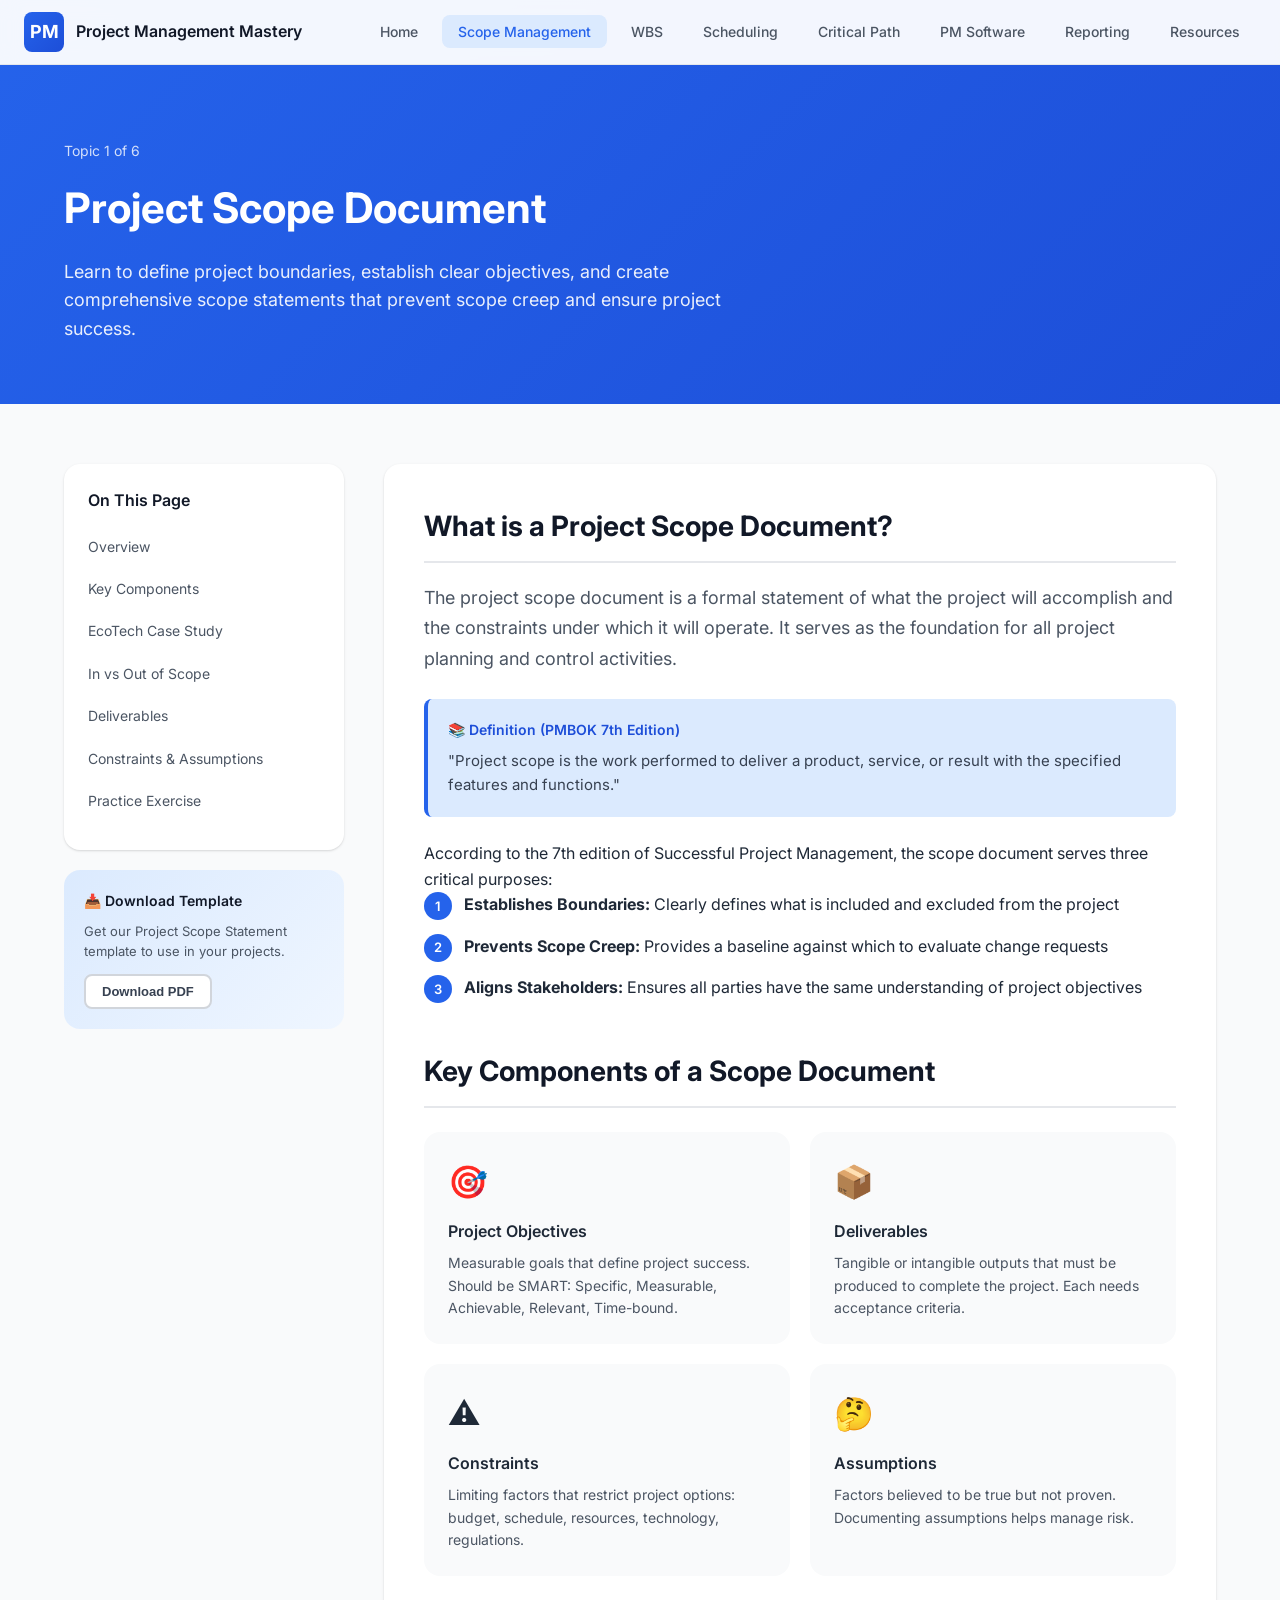
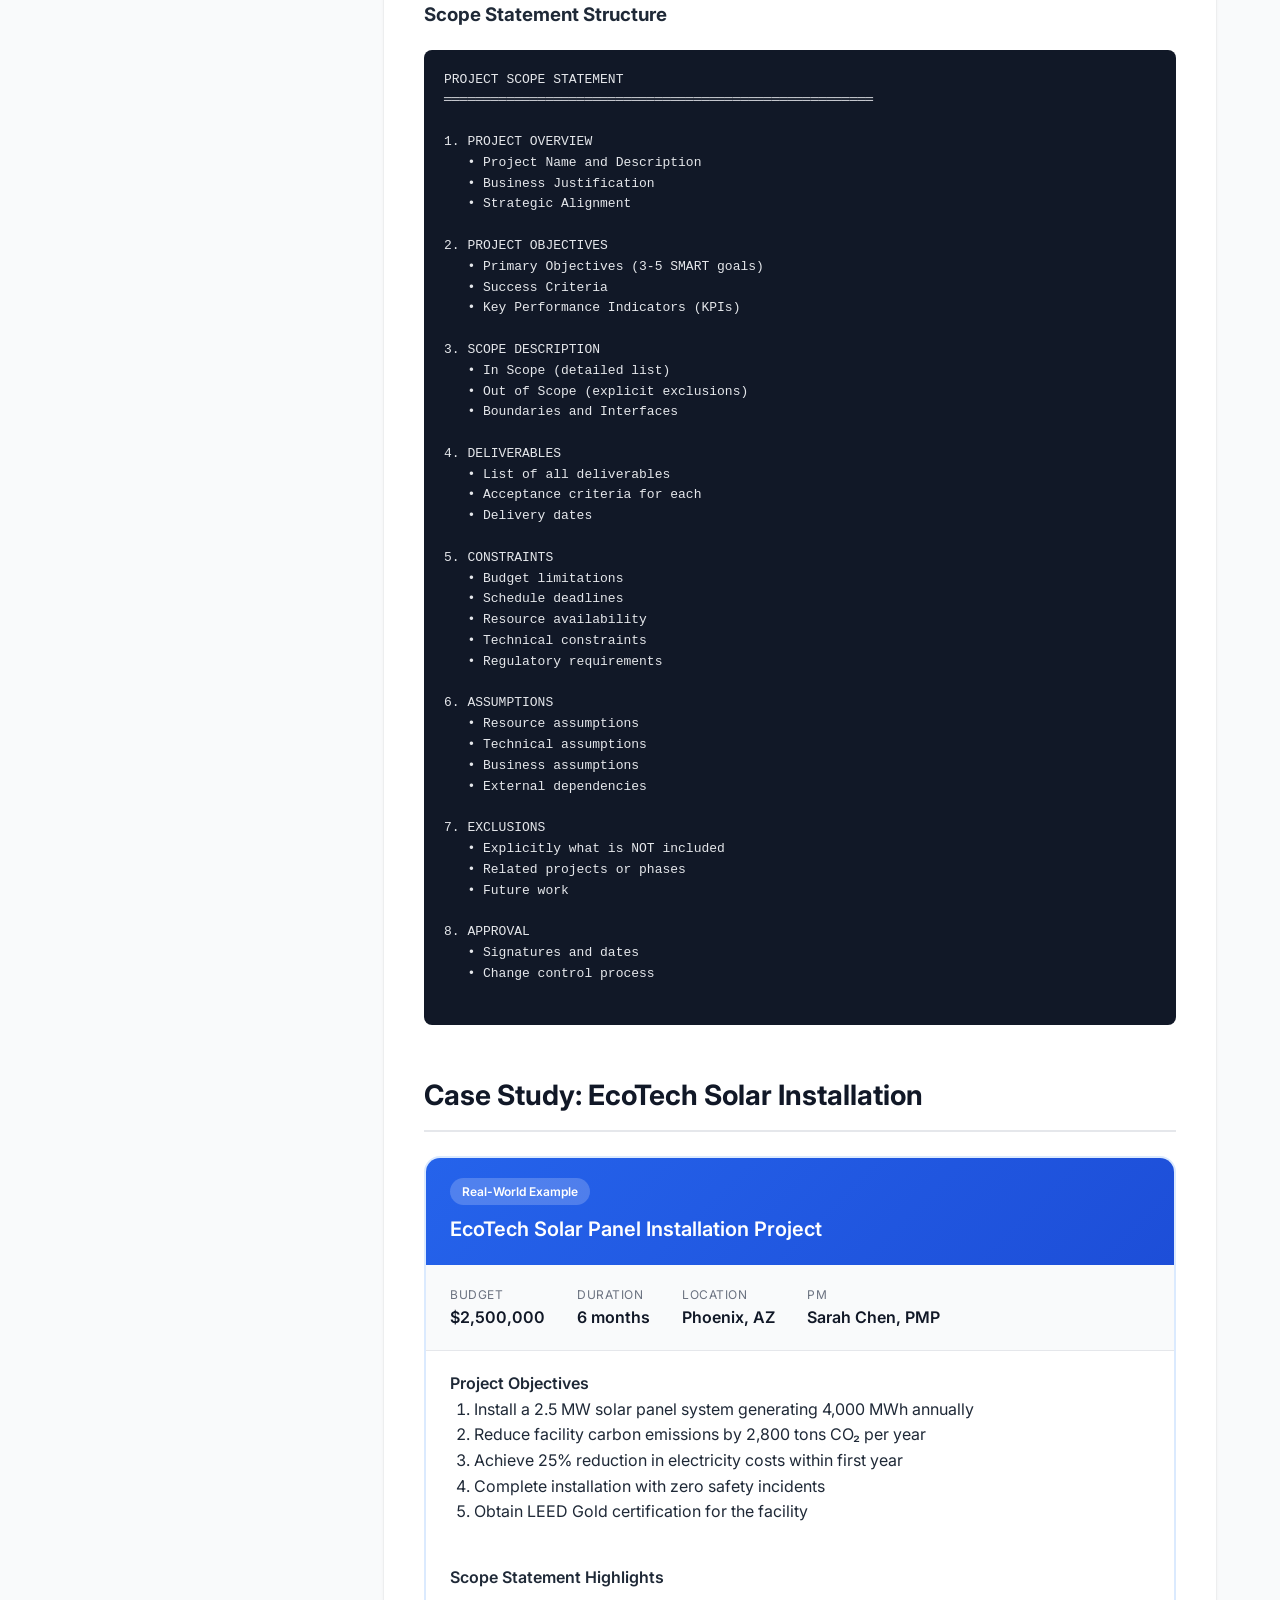
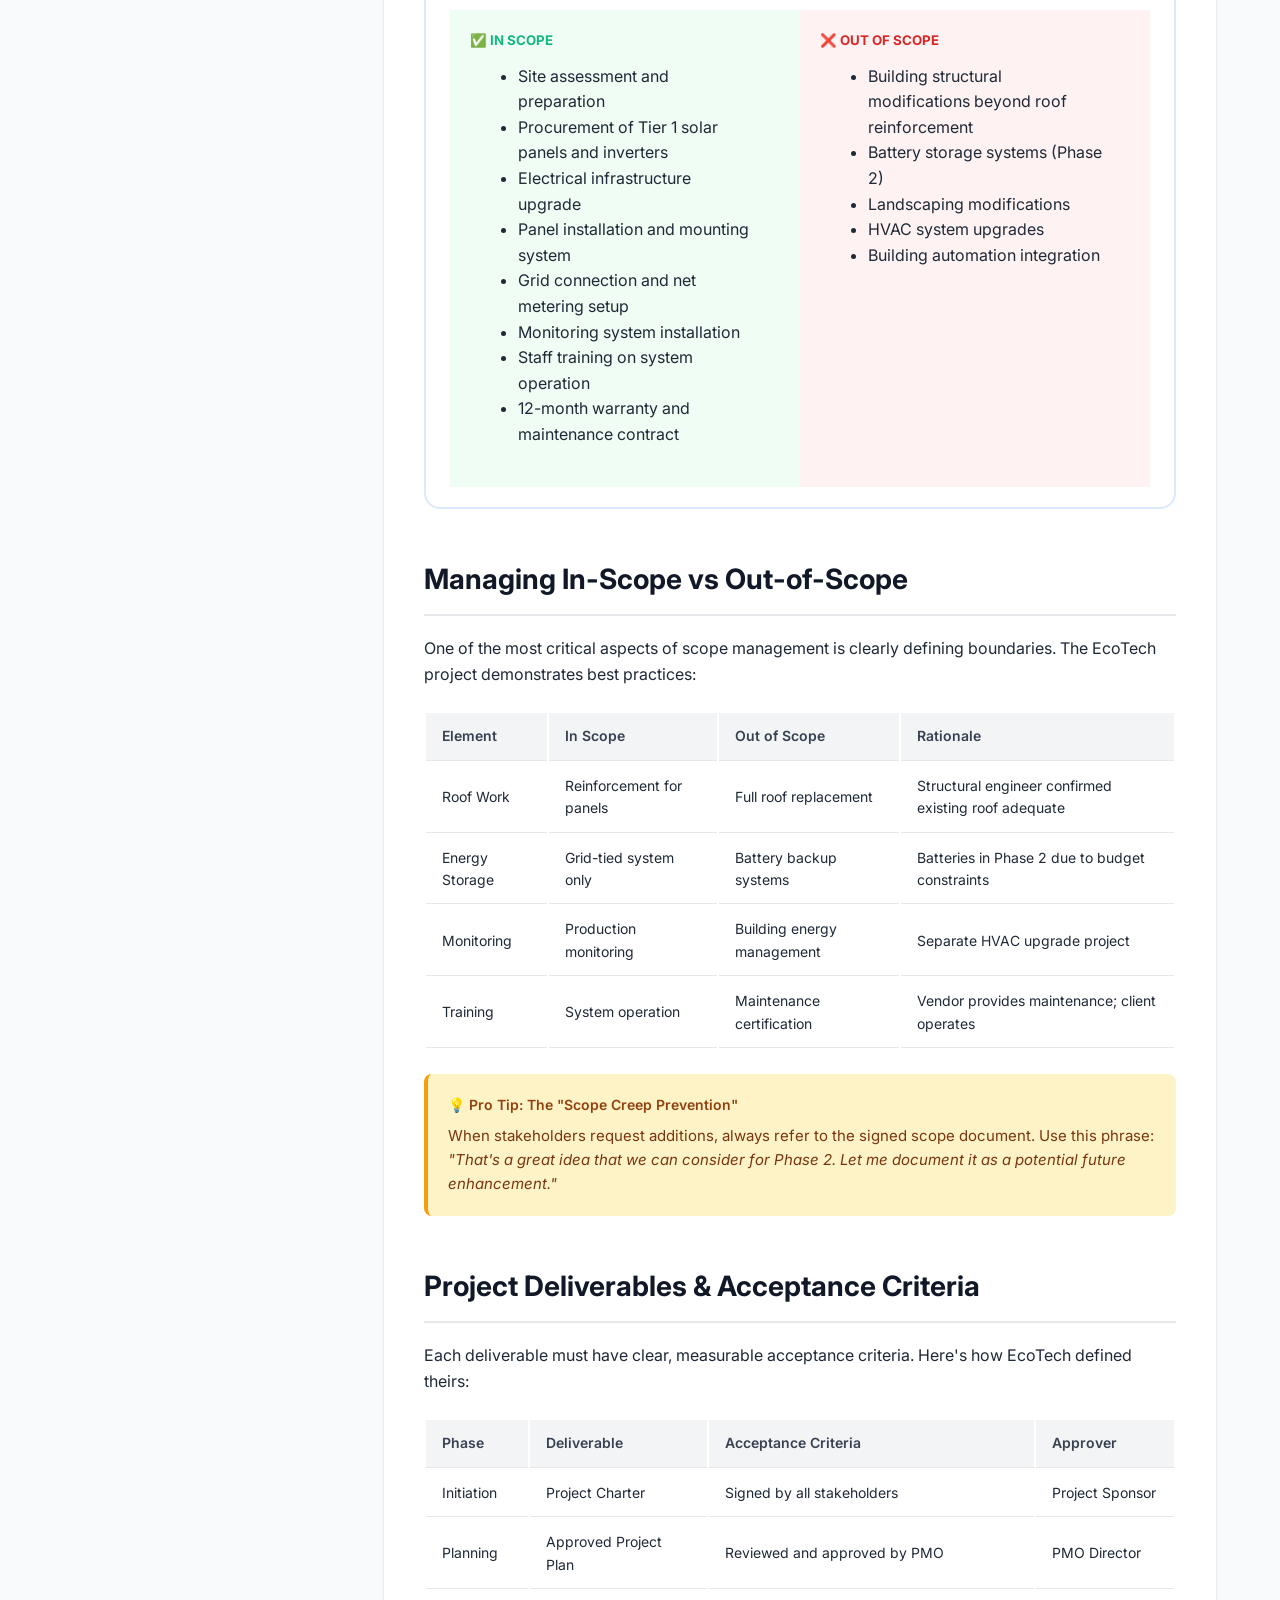
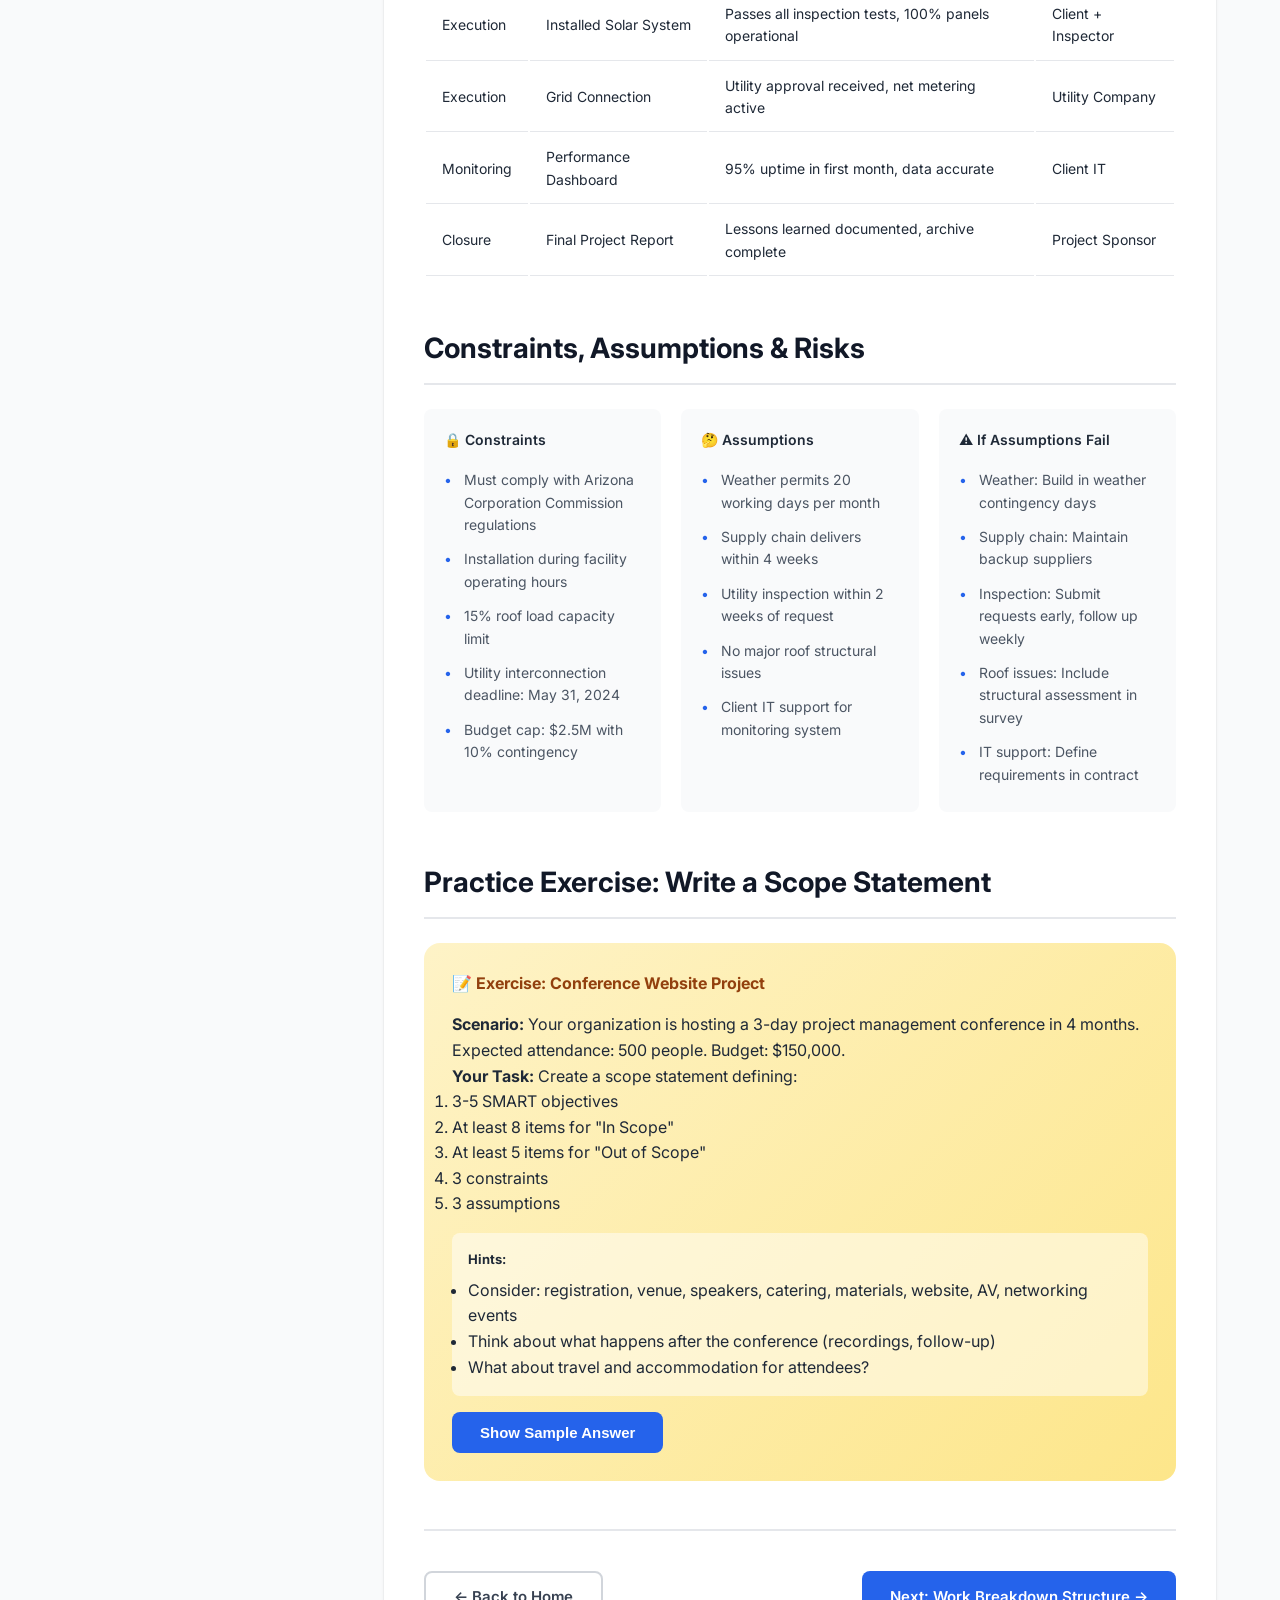
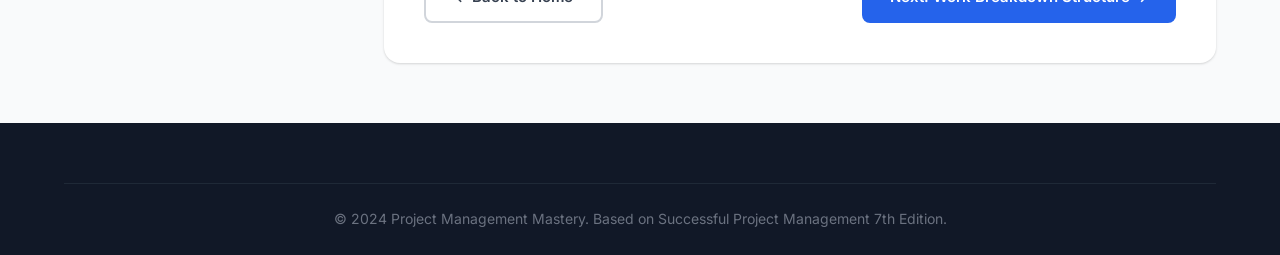
==== scope.html @ ff5bb54e "Add files via upload" ====
<!DOCTYPE html>
<html lang="en">
<head>
    <meta charset="UTF-8">
    <meta name="viewport" content="width=device-width, initial-scale=1.0">
    <title>Project Scope Document | Project Management Mastery</title>
    <link rel="stylesheet" href="styles.css">
    <link href="https://fonts.googleapis.com/css2?family=Inter:wght@300;400;500;600;700&display=swap" rel="stylesheet">
</head>
<body>
    <nav class="navbar">
        <div class="nav-brand">
            <span class="logo">PM</span>
            <span class="brand-text">Project Management Mastery</span>
        </div>
        <ul class="nav-menu">
            <li><a href="index.html">Home</a></li>
            <li><a href="scope.html" class="active">Scope Management</a></li>
            <li><a href="wbs.html">WBS</a></li>
            <li><a href="scheduling.html">Scheduling</a></li>
            <li><a href="critical-path.html">Critical Path</a></li>
            <li><a href="software.html">PM Software</a></li>
            <li><a href="reporting.html">Reporting</a></li>
            <li><a href="resources.html">Resources</a></li>
        </ul>
        <div class="hamburger">
            <span></span>
            <span></span>
            <span></span>
        </div>
    </nav>

    <header class="page-header">
        <div class="container">
            <span class="breadcrumb">Topic 1 of 6</span>
            <h1>Project Scope Document</h1>
            <p class="page-description">Learn to define project boundaries, establish clear objectives, and create comprehensive scope statements that prevent scope creep and ensure project success.</p>
        </div>
    </header>

    <main class="content-area">
        <div class="container">
            <div class="content-grid">
                <aside class="sidebar">
                    <nav class="toc">
                        <h3>On This Page</h3>
                        <ul>
                            <li><a href="#overview">Overview</a></li>
                            <li><a href="#components">Key Components</a></li>
                            <li><a href="#casestudy">EcoTech Case Study</a></li>
                            <li><a href="#in-out">In vs Out of Scope</a></li>
                            <li><a href="#deliverables">Deliverables</a></li>
                            <li><a href="#constraints">Constraints & Assumptions</a></li>
                            <li><a href="#exercise">Practice Exercise</a></li>
                        </ul>
                    </nav>
                    <div class="resource-box">
                        <h4>📥 Download Template</h4>
                        <p>Get our Project Scope Statement template to use in your projects.</p>
                        <button class="btn btn-secondary btn-small">Download PDF</button>
                    </div>
                </aside>

                <article class="main-content">
                    <section id="overview" class="content-section">
                        <h2>What is a Project Scope Document?</h2>
                        <p class="lead">The project scope document is a formal statement of what the project will accomplish and the constraints under which it will operate. It serves as the foundation for all project planning and control activities.</p>
                        
                        <div class="info-box">
                            <h4>📚 Definition (PMBOK 7th Edition)</h4>
                            <p>"Project scope is the work performed to deliver a product, service, or result with the specified features and functions."</p>
                        </div>

                        <p>According to the 7th edition of Successful Project Management, the scope document serves three critical purposes:</p>
                        
                        <ol class="numbered-list">
                            <li><strong>Establishes Boundaries:</strong> Clearly defines what is included and excluded from the project</li>
                            <li><strong>Prevents Scope Creep:</strong> Provides a baseline against which to evaluate change requests</li>
                            <li><strong>Aligns Stakeholders:</strong> Ensures all parties have the same understanding of project objectives</li>
                        </ol>
                    </section>

                    <section id="components" class="content-section">
                        <h2>Key Components of a Scope Document</h2>
                        
                        <div class="component-cards">
                            <div class="component-card">
                                <div class="component-icon">🎯</div>
                                <h4>Project Objectives</h4>
                                <p>Measurable goals that define project success. Should be SMART: Specific, Measurable, Achievable, Relevant, Time-bound.</p>
                            </div>
                            <div class="component-card">
                                <div class="component-icon">📦</div>
                                <h4>Deliverables</h4>
                                <p>Tangible or intangible outputs that must be produced to complete the project. Each needs acceptance criteria.</p>
                            </div>
                            <div class="component-card">
                                <div class="component-icon">⚠️</div>
                                <h4>Constraints</h4>
                                <p>Limiting factors that restrict project options: budget, schedule, resources, technology, regulations.</p>
                            </div>
                            <div class="component-card">
                                <div class="component-icon">🤔</div>
                                <h4>Assumptions</h4>
                                <p>Factors believed to be true but not proven. Documenting assumptions helps manage risk.</p>
                            </div>
                        </div>

                        <h3>Scope Statement Structure</h3>
                        <div class="code-block">
                            <pre>
PROJECT SCOPE STATEMENT
═══════════════════════════════════════════════════════

1. PROJECT OVERVIEW
   • Project Name and Description
   • Business Justification
   • Strategic Alignment

2. PROJECT OBJECTIVES
   • Primary Objectives (3-5 SMART goals)
   • Success Criteria
   • Key Performance Indicators (KPIs)

3. SCOPE DESCRIPTION
   • In Scope (detailed list)
   • Out of Scope (explicit exclusions)
   • Boundaries and Interfaces

4. DELIVERABLES
   • List of all deliverables
   • Acceptance criteria for each
   • Delivery dates

5. CONSTRAINTS
   • Budget limitations
   • Schedule deadlines
   • Resource availability
   • Technical constraints
   • Regulatory requirements

6. ASSUMPTIONS
   • Resource assumptions
   • Technical assumptions
   • Business assumptions
   • External dependencies

7. EXCLUSIONS
   • Explicitly what is NOT included
   • Related projects or phases
   • Future work

8. APPROVAL
   • Signatures and dates
   • Change control process
                            </pre>
                        </div>
                    </section>

                    <section id="casestudy" class="content-section">
                        <h2>Case Study: EcoTech Solar Installation</h2>
                        
                        <div class="case-study-box">
                            <div class="case-header">
                                <span class="case-badge">Real-World Example</span>
                                <h3>EcoTech Solar Panel Installation Project</h3>
                            </div>
                            
                            <div class="case-overview">
                                <div class="case-meta">
                                    <div class="meta-item">
                                        <span class="meta-label">Budget</span>
                                        <span class="meta-value">$2,500,000</span>
                                    </div>
                                    <div class="meta-item">
                                        <span class="meta-label">Duration</span>
                                        <span class="meta-value">6 months</span>
                                    </div>
                                    <div class="meta-item">
                                        <span class="meta-label">Location</span>
                                        <span class="meta-value">Phoenix, AZ</span>
                                    </div>
                                    <div class="meta-item">
                                        <span class="meta-label">PM</span>
                                        <span class="meta-value">Sarah Chen, PMP</span>
                                    </div>
                                </div>
                            </div>

                            <h4>Project Objectives</h4>
                            <ol>
                                <li>Install a 2.5 MW solar panel system generating 4,000 MWh annually</li>
                                <li>Reduce facility carbon emissions by 2,800 tons CO₂ per year</li>
                                <li>Achieve 25% reduction in electricity costs within first year</li>
                                <li>Complete installation with zero safety incidents</li>
                                <li>Obtain LEED Gold certification for the facility</li>
                            </ol>

                            <h4>Scope Statement Highlights</h4>
                            <div class="scope-highlight">
                                <div class="scope-in">
                                    <h5>✅ IN SCOPE</h5>
                                    <ul>
                                        <li>Site assessment and preparation</li>
                                        <li>Procurement of Tier 1 solar panels and inverters</li>
                                        <li>Electrical infrastructure upgrade</li>
                                        <li>Panel installation and mounting system</li>
                                        <li>Grid connection and net metering setup</li>
                                        <li>Monitoring system installation</li>
                                        <li>Staff training on system operation</li>
                                        <li>12-month warranty and maintenance contract</li>
                                    </ul>
                                </div>
                                <div class="scope-out">
                                    <h5>❌ OUT OF SCOPE</h5>
                                    <ul>
                                        <li>Building structural modifications beyond roof reinforcement</li>
                                        <li>Battery storage systems (Phase 2)</li>
                                        <li>Landscaping modifications</li>
                                        <li>HVAC system upgrades</li>
                                        <li>Building automation integration</li>
                                    </ul>
                                </div>
                            </div>
                        </div>
                    </section>

                    <section id="in-out" class="content-section">
                        <h2>Managing In-Scope vs Out-of-Scope</h2>
                        
                        <p>One of the most critical aspects of scope management is clearly defining boundaries. The EcoTech project demonstrates best practices:</p>

                        <div class="comparison-table">
                            <table>
                                <thead>
                                    <tr>
                                        <th>Element</th>
                                        <th>In Scope</th>
                                        <th>Out of Scope</th>
                                        <th>Rationale</th>
                                    </tr>
                                </thead>
                                <tbody>
                                    <tr>
                                        <td>Roof Work</td>
                                        <td>Reinforcement for panels</td>
                                        <td>Full roof replacement</td>
                                        <td>Structural engineer confirmed existing roof adequate</td>
                                    </tr>
                                    <tr>
                                        <td>Energy Storage</td>
                                        <td>Grid-tied system only</td>
                                        <td>Battery backup systems</td>
                                        <td>Batteries in Phase 2 due to budget constraints</td>
                                    </tr>
                                    <tr>
                                        <td>Monitoring</td>
                                        <td>Production monitoring</td>
                                        <td>Building energy management</td>
                                        <td>Separate HVAC upgrade project</td>
                                    </tr>
                                    <tr>
                                        <td>Training</td>
                                        <td>System operation</td>
                                        <td>Maintenance certification</td>
                                        <td>Vendor provides maintenance; client operates</td>
                                    </tr>
                                </tbody>
                            </table>
                        </div>

                        <div class="tip-box">
                            <h4>💡 Pro Tip: The "Scope Creep Prevention"</h4>
                            <p>When stakeholders request additions, always refer to the signed scope document. Use this phrase: <em>"That's a great idea that we can consider for Phase 2. Let me document it as a potential future enhancement."</em></p>
                        </div>
                    </section>

                    <section id="deliverables" class="content-section">
                        <h2>Project Deliverables & Acceptance Criteria</h2>
                        
                        <p>Each deliverable must have clear, measurable acceptance criteria. Here's how EcoTech defined theirs:</p>

                        <div class="deliverables-table">
                            <table>
                                <thead>
                                    <tr>
                                        <th>Phase</th>
                                        <th>Deliverable</th>
                                        <th>Acceptance Criteria</th>
                                        <th>Approver</th>
                                    </tr>
                                </thead>
                                <tbody>
                                    <tr>
                                        <td>Initiation</td>
                                        <td>Project Charter</td>
                                        <td>Signed by all stakeholders</td>
                                        <td>Project Sponsor</td>
                                    </tr>
                                    <tr>
                                        <td>Planning</td>
                                        <td>Approved Project Plan</td>
                                        <td>Reviewed and approved by PMO</td>
                                        <td>PMO Director</td>
                                    </tr>
                                    <tr>
                                        <td>Execution</td>
                                        <td>Installed Solar System</td>
                                        <td>Passes all inspection tests, 100% panels operational</td>
                                        <td>Client + Inspector</td>
                                    </tr>
                                    <tr>
                                        <td>Execution</td>
                                        <td>Grid Connection</td>
                                        <td>Utility approval received, net metering active</td>
                                        <td>Utility Company</td>
                                    </tr>
                                    <tr>
                                        <td>Monitoring</td>
                                        <td>Performance Dashboard</td>
                                        <td>95% uptime in first month, data accurate</td>
                                        <td>Client IT</td>
                                    </tr>
                                    <tr>
                                        <td>Closure</td>
                                        <td>Final Project Report</td>
                                        <td>Lessons learned documented, archive complete</td>
                                        <td>Project Sponsor</td>
                                    </tr>
                                </tbody>
                            </table>
                        </div>
                    </section>

                    <section id="constraints" class="content-section">
                        <h2>Constraints, Assumptions & Risks</h2>
                        
                        <div class="three-column">
                            <div class="column-box">
                                <h4>🔒 Constraints</h4>
                                <ul>
                                    <li>Must comply with Arizona Corporation Commission regulations</li>
                                    <li>Installation during facility operating hours</li>
                                    <li>15% roof load capacity limit</li>
                                    <li>Utility interconnection deadline: May 31, 2024</li>
                                    <li>Budget cap: $2.5M with 10% contingency</li>
                                </ul>
                            </div>
                            <div class="column-box">
                                <h4>🤔 Assumptions</h4>
                                <ul>
                                    <li>Weather permits 20 working days per month</li>
                                    <li>Supply chain delivers within 4 weeks</li>
                                    <li>Utility inspection within 2 weeks of request</li>
                                    <li>No major roof structural issues</li>
                                    <li>Client IT support for monitoring system</li>
                                </ul>
                            </div>
                            <div class="column-box">
                                <h4>⚠️ If Assumptions Fail</h4>
                                <ul>
                                    <li>Weather: Build in weather contingency days</li>
                                    <li>Supply chain: Maintain backup suppliers</li>
                                    <li>Inspection: Submit requests early, follow up weekly</li>
                                    <li>Roof issues: Include structural assessment in survey</li>
                                    <li>IT support: Define requirements in contract</li>
                                </ul>
                            </div>
                        </div>
                    </section>

                    <section id="exercise" class="content-section">
                        <h2>Practice Exercise: Write a Scope Statement</h2>
                        
                        <div class="exercise-box">
                            <h4>📝 Exercise: Conference Website Project</h4>
                            <p><strong>Scenario:</strong> Your organization is hosting a 3-day project management conference in 4 months. Expected attendance: 500 people. Budget: $150,000.</p>
                            
                            <p><strong>Your Task:</strong> Create a scope statement defining:</p>
                            <ol>
                                <li>3-5 SMART objectives</li>
                                <li>At least 8 items for "In Scope"</li>
                                <li>At least 5 items for "Out of Scope"</li>
                                <li>3 constraints</li>
                                <li>3 assumptions</li>
                            </ol>

                            <div class="exercise-hints">
                                <h5>Hints:</h5>
                                <ul>
                                    <li>Consider: registration, venue, speakers, catering, materials, website, AV, networking events</li>
                                    <li>Think about what happens after the conference (recordings, follow-up)</li>
                                    <li>What about travel and accommodation for attendees?</li>
                                </ul>
                            </div>

                            <button class="btn btn-primary" onclick="toggleSolution()">Show Sample Answer</button>
                            
                            <div id="solution" class="solution" style="display: none;">
                                <h5>Sample Scope Statement Excerpt:</h5>
                                <div class="code-block">
                                    <pre>
OBJECTIVES:
1. Host 500 registered attendees by conference date
2. Achieve 4.2/5.0 or higher satisfaction rating
3. Generate $50,000 profit from registration/sponsorships
4. Record all sessions for post-event access

IN SCOPE:
• Venue rental and setup (500 capacity)
• Speaker coordination and travel (20 speakers)
• Registration website and payment processing
• Catering (breakfast, lunch, 2 networking receptions)
• Printed materials and conference bags
• AV equipment and technical support
• Session recording and basic editing
• Post-event survey and report

OUT OF SCOPE:
• Attendee travel and accommodation booking
• Childcare services
• Spouse/guest programs
• Professional video production (only basic recording)
• Translation services (English only)
                                    </pre>
                                </div>
                            </div>
                        </div>
                    </section>

                    <div class="navigation-buttons">
                        <a href="index.html" class="btn btn-secondary">← Back to Home</a>
                        <a href="wbs.html" class="btn btn-primary">Next: Work Breakdown Structure →</a>
                    </div>
                </article>
            </div>
        </div>
    </main>

    <footer class="footer">
        <div class="container">
            <div class="footer-bottom">
                <p>&copy; 2024 Project Management Mastery. Based on Successful Project Management 7th Edition.</p>
            </div>
        </div>
    </footer>

    <script src="script.js"></script>
    <script>
        function toggleSolution() {
            const solution = document.getElementById('solution');
            solution.style.display = solution.style.display === 'none' ? 'block' : 'none';
        }
    </script>
</body>
</html>
---- styles.css ----
/* ============================================
   PROJECT MANAGEMENT MASTERY - STYLES
   Complete CSS for educational website
   ============================================ */

/* CSS Variables */
:root {
    --primary-color: #2563eb;
    --primary-dark: #1d4ed8;
    --primary-light: #dbeafe;
    --secondary-color: #059669;
    --accent-color: #f59e0b;
    --danger-color: #dc2626;
    --success-color: #10b981;
    --warning-color: #f59e0b;
    
    --gray-50: #f9fafb;
    --gray-100: #f3f4f6;
    --gray-200: #e5e7eb;
    --gray-300: #d1d5db;
    --gray-400: #9ca3af;
    --gray-500: #6b7280;
    --gray-600: #4b5563;
    --gray-700: #374151;
    --gray-800: #1f2937;
    --gray-900: #111827;
    
    --font-family: 'Inter', -apple-system, BlinkMacSystemFont, sans-serif;
    --font-mono: 'SF Mono', Monaco, monospace;
    
    --shadow-sm: 0 1px 2px 0 rgba(0, 0, 0, 0.05);
    --shadow: 0 1px 3px 0 rgba(0, 0, 0, 0.1), 0 1px 2px 0 rgba(0, 0, 0, 0.06);
    --shadow-md: 0 4px 6px -1px rgba(0, 0, 0, 0.1), 0 2px 4px -1px rgba(0, 0, 0, 0.06);
    --shadow-lg: 0 10px 15px -3px rgba(0, 0, 0, 0.1), 0 4px 6px -2px rgba(0, 0, 0, 0.05);
    --shadow-xl: 0 20px 25px -5px rgba(0, 0, 0, 0.1), 0 10px 10px -5px rgba(0, 0, 0, 0.04);
    
    --radius-sm: 4px;
    --radius: 8px;
    --radius-md: 12px;
    --radius-lg: 16px;
    --radius-xl: 24px;
    
    --transition: all 0.2s ease;
}

/* Reset & Base */
*, *::before, *::after {
    box-sizing: border-box;
    margin: 0;
    padding: 0;
}

html {
    scroll-behavior: smooth;
}

body {
    font-family: var(--font-family);
    line-height: 1.6;
    color: var(--gray-800);
    background-color: #ffffff;
}

a {
    color: var(--primary-color);
    text-decoration: none;
    transition: var(--transition);
}

a:hover {
    color: var(--primary-dark);
}

img {
    max-width: 100%;
    height: auto;
}

/* Container */
.container {
    max-width: 1200px;
    margin: 0 auto;
    padding: 0 24px;
}

/* ============================================
   NAVIGATION
   ============================================ */
.navbar {
    position: fixed;
    top: 0;
    left: 0;
    right: 0;
    background: rgba(255, 255, 255, 0.95);
    backdrop-filter: blur(10px);
    border-bottom: 1px solid var(--gray-200);
    z-index: 1000;
    padding: 12px 24px;
    display: flex;
    align-items: center;
    justify-content: space-between;
}

.nav-brand {
    display: flex;
    align-items: center;
    gap: 12px;
}

.logo {
    width: 40px;
    height: 40px;
    background: linear-gradient(135deg, var(--primary-color), var(--primary-dark));
    color: white;
    display: flex;
    align-items: center;
    justify-content: center;
    font-weight: 700;
    font-size: 18px;
    border-radius: var(--radius);
}

.brand-text {
    font-weight: 600;
    font-size: 16px;
    color: var(--gray-900);
}

.nav-menu {
    display: flex;
    list-style: none;
    gap: 8px;
}

.nav-menu a {
    padding: 8px 16px;
    border-radius: var(--radius);
    color: var(--gray-600);
    font-weight: 500;
    font-size: 14px;
}

.nav-menu a:hover,
.nav-menu a.active {
    color: var(--primary-color);
    background: var(--primary-light);
}

.hamburger {
    display: none;
    flex-direction: column;
    gap: 5px;
    cursor: pointer;
}

.hamburger span {
    width: 25px;
    height: 3px;
    background: var(--gray-700);
    border-radius: 3px;
}

/* ============================================
   HERO SECTION
   ============================================ */
.hero {
    padding: 140px 24px 80px;
    background: linear-gradient(135deg, #f0f9ff 0%, #e0f2fe 50%, #dbeafe 100%);
    display: flex;
    align-items: center;
    justify-content: space-between;
    gap: 60px;
    max-width: 1400px;
    margin: 0 auto;
}

.hero-content {
    flex: 1;
    max-width: 600px;
}

.hero h1 {
    font-size: 48px;
    font-weight: 800;
    line-height: 1.1;
    color: var(--gray-900);
    margin-bottom: 16px;
}

.hero-subtitle {
    font-size: 20px;
    color: var(--primary-color);
    font-weight: 600;
    margin-bottom: 16px;
}

.hero-description {
    font-size: 18px;
    color: var(--gray-600);
    margin-bottom: 32px;
    line-height: 1.7;
}

.hero-buttons {
    display: flex;
    gap: 16px;
}

.hero-visual {
    flex: 1;
    display: flex;
    justify-content: center;
}

/* Project Card */
.project-card {
    background: white;
    border-radius: var(--radius-lg);
    padding: 24px;
    box-shadow: var(--shadow-xl);
    width: 320px;
    border: 1px solid var(--gray-200);
}

.card-header {
    display: flex;
    justify-content: space-between;
    align-items: center;
    margin-bottom: 16px;
}

.status-badge {
    padding: 4px 12px;
    border-radius: 20px;
    font-size: 12px;
    font-weight: 600;
}

.status-badge.success {
    background: #d1fae5;
    color: var(--success-color);
}

.progress-text {
    font-size: 24px;
    font-weight: 700;
    color: var(--gray-900);
}

.project-card h3 {
    font-size: 16px;
    color: var(--gray-600);
    margin-bottom: 16px;
}

.progress-bar {
    height: 8px;
    background: var(--gray-200);
    border-radius: 4px;
    margin-bottom: 20px;
    overflow: hidden;
}

.progress-fill {
    height: 100%;
    background: linear-gradient(90deg, var(--primary-color), var(--secondary-color));
    border-radius: 4px;
    transition: width 0.5s ease;
}

.metrics {
    display: flex;
    justify-content: space-between;
}

.metric {
    text-align: center;
}

.metric-label {
    display: block;
    font-size: 12px;
    color: var(--gray-500);
    margin-bottom: 4px;
}

.metric-value {
    font-size: 16px;
    font-weight: 700;
    color: var(--gray-900);
}

/* ============================================
   BUTTONS
   ============================================ */
.btn {
    display: inline-flex;
    align-items: center;
    justify-content: center;
    padding: 12px 28px;
    border-radius: var(--radius);
    font-weight: 600;
    font-size: 15px;
    transition: var(--transition);
    cursor: pointer;
    border: none;
}

.btn-primary {
    background: var(--primary-color);
    color: white;
}

.btn-primary:hover {
    background: var(--primary-dark);
    color: white;
    transform: translateY(-2px);
    box-shadow: var(--shadow-md);
}

.btn-secondary {
    background: white;
    color: var(--gray-700);
    border: 2px solid var(--gray-300);
}

.btn-secondary:hover {
    border-color: var(--primary-color);
    color: var(--primary-color);
}

.btn-small {
    padding: 8px 16px;
    font-size: 13px;
}

/* ============================================
   TOPICS SECTION
   ============================================ */
.topics-section {
    padding: 80px 0;
    background: white;
}

.section-title {
    font-size: 36px;
    font-weight: 700;
    text-align: center;
    color: var(--gray-900);
    margin-bottom: 12px;
}

.section-subtitle {
    text-align: center;
    color: var(--gray-600);
    font-size: 18px;
    margin-bottom: 48px;
}

.topics-grid {
    display: grid;
    grid-template-columns: repeat(3, 1fr);
    gap: 24px;
}

.topic-card {
    background: white;
    border: 1px solid var(--gray-200);
    border-radius: var(--radius-lg);
    padding: 28px;
    transition: var(--transition);
}

.topic-card:hover {
    transform: translateY(-4px);
    box-shadow: var(--shadow-lg);
    border-color: var(--primary-light);
}

.topic-icon {
    font-size: 40px;
    margin-bottom: 16px;
}

.topic-card h3 {
    font-size: 20px;
    font-weight: 600;
    color: var(--gray-900);
    margin-bottom: 12px;
}

.topic-card p {
    color: var(--gray-600);
    font-size: 15px;
    margin-bottom: 20px;
    line-height: 1.6;
}

.topic-link {
    color: var(--primary-color);
    font-weight: 600;
    font-size: 14px;
}

/* ============================================
   FEATURES SECTION
   ============================================ */
.features-section {
    padding: 80px 0;
    background: var(--gray-50);
}

.features-grid {
    display: grid;
    grid-template-columns: repeat(4, 1fr);
    gap: 32px;
}

.feature {
    text-align: center;
}

.feature-number {
    width: 60px;
    height: 60px;
    background: var(--primary-color);
    color: white;
    display: flex;
    align-items: center;
    justify-content: center;
    font-size: 24px;
    font-weight: 700;
    border-radius: var(--radius-lg);
    margin: 0 auto 20px;
}

.feature h3 {
    font-size: 20px;
    font-weight: 600;
    color: var(--gray-900);
    margin-bottom: 12px;
}

.feature p {
    color: var(--gray-600);
    font-size: 15px;
}

/* ============================================
   CASE STUDY PREVIEW
   ============================================ */
.case-study-preview {
    padding: 80px 0;
    background: linear-gradient(135deg, var(--gray-900) 0%, var(--gray-800) 100%);
    color: white;
}

.case-study-content {
    display: flex;
    gap: 60px;
    align-items: center;
}

.case-study-text {
    flex: 1;
}

.label {
    display: inline-block;
    background: var(--accent-color);
    color: var(--gray-900);
    padding: 6px 14px;
    border-radius: 20px;
    font-size: 13px;
    font-weight: 600;
    margin-bottom: 16px;
}

.case-study-text h2 {
    font-size: 36px;
    font-weight: 700;
    margin-bottom: 20px;
}

.case-study-text p {
    color: var(--gray-300);
    font-size: 17px;
    line-height: 1.7;
    margin-bottom: 24px;
}

.case-study-highlights {
    list-style: none;
    margin-bottom: 28px;
}

.case-study-highlights li {
    padding: 8px 0;
    color: var(--gray-300);
    position: relative;
    padding-left: 28px;
}

.case-study-highlights li::before {
    content: "✓";
    position: absolute;
    left: 0;
    color: var(--success-color);
    font-weight: 700;
}

.case-study-stats {
    flex: 0 0 280px;
    display: grid;
    grid-template-columns: 1fr 1fr;
    gap: 16px;
}

.stat-card {
    background: rgba(255, 255, 255, 0.1);
    padding: 24px;
    border-radius: var(--radius-lg);
    text-align: center;
    backdrop-filter: blur(10px);
}

.stat-value {
    display: block;
    font-size: 32px;
    font-weight: 700;
    color: white;
    margin-bottom: 4px;
}

.stat-label {
    font-size: 14px;
    color: var(--gray-400);
}

/* ============================================
   LEARNING PATH
   ============================================ */
.learning-path {
    padding: 80px 0;
    background: white;
}

.path-timeline {
    max-width: 800px;
    margin: 0 auto;
}

.path-item {
    display: flex;
    gap: 24px;
    padding: 24px 0;
    position: relative;
}

.path-item:not(:last-child)::after {
    content: "";
    position: absolute;
    left: 20px;
    top: 60px;
    width: 2px;
    height: calc(100% - 40px);
    background: var(--gray-300);
}

.path-item.completed .path-marker {
    background: var(--success-color);
}

.path-item.active .path-marker {
    background: var(--primary-color);
    box-shadow: 0 0 0 4px var(--primary-light);
}

.path-item:not(.completed):not(.active) .path-marker {
    background: var(--gray-300);
}

.path-marker {
    width: 42px;
    height: 42px;
    border-radius: 50%;
    display: flex;
    align-items: center;
    justify-content: center;
    color: white;
    font-weight: 700;
    flex-shrink: 0;
    z-index: 1;
}

.path-content h4 {
    font-size: 18px;
    font-weight: 600;
    color: var(--gray-900);
    margin-bottom: 8px;
}

.path-content p {
    color: var(--gray-600);
    font-size: 15px;
}

/* ============================================
   FOOTER
   ============================================ */
.footer {
    background: var(--gray-900);
    color: white;
    padding: 60px 0 24px;
}

.footer-grid {
    display: grid;
    grid-template-columns: 2fr 1fr 1fr 1fr;
    gap: 40px;
    margin-bottom: 40px;
}

.footer-brand .logo {
    margin-bottom: 16px;
}

.footer-brand h3 {
    font-size: 18px;
    font-weight: 600;
    margin-bottom: 12px;
}

.footer-brand p {
    color: var(--gray-400);
    font-size: 14px;
}

.footer-links h4,
.footer-contact h4 {
    font-size: 14px;
    font-weight: 600;
    margin-bottom: 16px;
    color: var(--gray-300);
}

.footer-links ul {
    list-style: none;
}

.footer-links li {
    margin-bottom: 10px;
}

.footer-links a {
    color: var(--gray-400);
    font-size: 14px;
}

.footer-links a:hover {
    color: white;
}

.footer-contact p {
    color: var(--gray-400);
    font-size: 14px;
    margin-bottom: 8px;
}

.footer-bottom {
    border-top: 1px solid var(--gray-800);
    padding-top: 24px;
    text-align: center;
    color: var(--gray-500);
    font-size: 14px;
}

/* ============================================
   PAGE HEADER (Interior Pages)
   ============================================ */
.page-header {
    padding: 140px 0 60px;
    background: linear-gradient(135deg, var(--primary-color) 0%, var(--primary-dark) 100%);
    color: white;
}

.breadcrumb {
    font-size: 14px;
    opacity: 0.8;
    margin-bottom: 12px;
    display: block;
}

.page-header h1 {
    font-size: 42px;
    font-weight: 700;
    margin-bottom: 16px;
}

.page-description {
    font-size: 18px;
    opacity: 0.9;
    max-width: 700px;
    line-height: 1.6;
}

/* ============================================
   CONTENT AREA
   ============================================ */
.content-area {
    padding: 60px 0;
    background: var(--gray-50);
}

.content-grid {
    display: grid;
    grid-template-columns: 280px 1fr;
    gap: 40px;
}

/* Sidebar */
.sidebar {
    position: sticky;
    top: 100px;
    height: fit-content;
}

.toc {
    background: white;
    border-radius: var(--radius-lg);
    padding: 24px;
    box-shadow: var(--shadow);
    margin-bottom: 20px;
}

.toc h3 {
    font-size: 16px;
    font-weight: 600;
    margin-bottom: 16px;
    color: var(--gray-900);
}

.toc ul {
    list-style: none;
}

.toc li {
    margin-bottom: 8px;
}

.toc a {
    color: var(--gray-600);
    font-size: 14px;
    display: block;
    padding: 6px 0;
}

.toc a:hover {
    color: var(--primary-color);
}

.resource-box {
    background: linear-gradient(135deg, var(--primary-light), #eff6ff);
    border-radius: var(--radius-lg);
    padding: 20px;
}

.resource-box h4 {
    font-size: 14px;
    font-weight: 600;
    margin-bottom: 8px;
    color: var(--gray-900);
}

.resource-box p {
    font-size: 13px;
    color: var(--gray-600);
    margin-bottom: 12px;
}

/* Main Content */
.main-content {
    background: white;
    border-radius: var(--radius-lg);
    padding: 40px;
    box-shadow: var(--shadow);
}

.content-section {
    margin-bottom: 48px;
}

.content-section h2 {
    font-size: 28px;
    font-weight: 700;
    color: var(--gray-900);
    margin-bottom: 20px;
    padding-bottom: 12px;
    border-bottom: 2px solid var(--gray-200);
}

.lead {
    font-size: 18px;
    color: var(--gray-600);
    line-height: 1.7;
    margin-bottom: 24px;
}

/* Info Boxes */
.info-box {
    background: var(--primary-light);
    border-left: 4px solid var(--primary-color);
    padding: 20px;
    border-radius: var(--radius);
    margin: 24px 0;
}

.info-box h4 {
    color: var(--primary-dark);
    font-size: 14px;
    font-weight: 600;
    margin-bottom: 8px;
}

.info-box p {
    color: var(--gray-700);
    font-size: 15px;
}

.tip-box {
    background: #fef3c7;
    border-left: 4px solid var(--accent-color);
    padding: 20px;
    border-radius: var(--radius);
    margin: 24px 0;
}

.tip-box h4 {
    color: #92400e;
    font-size: 14px;
    font-weight: 600;
    margin-bottom: 8px;
}

.tip-box p {
    color: #78350f;
    font-size: 15px;
}

/* Lists */
.numbered-list {
    list-style: none;
    counter-reset: item;
}

.numbered-list li {
    counter-increment: item;
    position: relative;
    padding-left: 40px;
    margin-bottom: 16px;
}

.numbered-list li::before {
    content: counter(item);
    position: absolute;
    left: 0;
    width: 28px;
    height: 28px;
    background: var(--primary-color);
    color: white;
    border-radius: 50%;
    display: flex;
    align-items: center;
    justify-content: center;
    font-size: 13px;
    font-weight: 600;
}

/* Tables */
.comparison-table,
.deliverables-table,
.wbs-validation table {
    width: 100%;
    border-collapse: collapse;
    margin: 24px 0;
    font-size: 14px;
}

.comparison-table th,
.comparison-table td,
.deliverables-table th,
.deliverables-table td,
.wbs-validation th,
.wbs-validation td {
    padding: 12px 16px;
    text-align: left;
    border-bottom: 1px solid var(--gray-200);
}

.comparison-table th,
.deliverables-table th,
.wbs-validation th {
    background: var(--gray-100);
    font-weight: 600;
    color: var(--gray-700);
}

.status-pass {
    color: var(--success-color);
    font-weight: 600;
}

/* Code Blocks */
.code-block {
    background: var(--gray-900);
    color: #e5e7eb;
    padding: 20px;
    border-radius: var(--radius);
    overflow-x: auto;
    margin: 20px 0;
}

.code-block pre {
    font-family: var(--font-mono);
    font-size: 13px;
    line-height: 1.6;
}

/* Case Study Box */
.case-study-box {
    background: white;
    border: 2px solid var(--primary-light);
    border-radius: var(--radius-lg);
    overflow: hidden;
    margin: 24px 0;
}

.case-header {
    background: linear-gradient(135deg, var(--primary-color), var(--primary-dark));
    color: white;
    padding: 20px 24px;
}

.case-badge {
    display: inline-block;
    background: rgba(255,255,255,0.2);
    padding: 4px 12px;
    border-radius: 20px;
    font-size: 12px;
    font-weight: 600;
    margin-bottom: 8px;
}

.case-header h3 {
    font-size: 20px;
    font-weight: 600;
}

.case-overview {
    padding: 20px 24px;
    background: var(--gray-50);
    border-bottom: 1px solid var(--gray-200);
}

.case-meta {
    display: flex;
    gap: 32px;
}

.meta-item {
    display: flex;
    flex-direction: column;
}

.meta-label {
    font-size: 12px;
    color: var(--gray-500);
    text-transform: uppercase;
    letter-spacing: 0.5px;
}

.meta-value {
    font-size: 16px;
    font-weight: 600;
    color: var(--gray-900);
}

.case-study-box h4 {
    padding: 20px 24px 0;
    font-size: 16px;
    font-weight: 600;
}

.case-study-box ol,
.case-study-box ul {
    padding: 0 24px 20px 48px;
}

.scope-highlight {
    display: grid;
    grid-template-columns: 1fr 1fr;
    gap: 0;
    padding: 20px 24px;
}

.scope-in,
.scope-out {
    padding: 20px;
}

.scope-in {
    background: #f0fdf4;
}

.scope-out {
    background: #fef2f2;
}

.scope-in h5 {
    color: var(--success-color);
    margin-bottom: 12px;
}

.scope-out h5 {
    color: var(--danger-color);
    margin-bottom: 12px;
}

/* Three Column Layout */
.three-column {
    display: grid;
    grid-template-columns: repeat(3, 1fr);
    gap: 20px;
    margin: 24px 0;
}

.column-box {
    background: var(--gray-50);
    padding: 20px;
    border-radius: var(--radius);
}

.column-box h4 {
    font-size: 14px;
    font-weight: 600;
    margin-bottom: 12px;
}

.column-box ul {
    list-style: none;
}

.column-box li {
    padding: 6px 0;
    font-size: 14px;
    color: var(--gray-600);
    position: relative;
    padding-left: 20px;
}

.column-box li::before {
    content: "•";
    position: absolute;
    left: 0;
    color: var(--primary-color);
}

/* Exercise Box */
.exercise-box {
    background: linear-gradient(135deg, #fef3c7, #fde68a);
    border-radius: var(--radius-lg);
    padding: 28px;
    margin: 24px 0;
}

.exercise-box h4 {
    color: #92400e;
    margin-bottom: 16px;
}

.exercise-hints {
    background: rgba(255,255,255,0.5);
    padding: 16px;
    border-radius: var(--radius);
    margin: 16px 0;
}

.exercise-hints h5 {
    font-size: 13px;
    margin-bottom: 8px;
}

.solution {
    margin-top: 20px;
    padding-top: 20px;
    border-top: 2px dashed #d97706;
}

/* Navigation Buttons */
.navigation-buttons {
    display: flex;
    justify-content: space-between;
    padding-top: 40px;
    border-top: 2px solid var(--gray-200);
    margin-top: 40px;
}

/* WBS Visual */
.wbs-visual {
    margin: 24px 0;
}

.wbs-level {
    margin-bottom: 20px;
}

.wbs-level h4,
.wbs-level h5 {
    font-size: 13px;
    color: var(--gray-500);
    margin-bottom: 12px;
    text-transform: uppercase;
    letter-spacing: 0.5px;
}

.wbs-node {
    display: flex;
    align-items: center;
    gap: 12px;
    padding: 12px 16px;
    background: white;
    border: 1px solid var(--gray-200);
    border-radius: var(--radius);
    margin-bottom: 8px;
}

.level-0 .wbs-node {
    background: var(--primary-color);
    color: white;
    border-color: var(--primary-color);
}

.level-1 {
    display: grid;
    grid-template-columns: repeat(3, 1fr);
    gap: 8px;
}

.level-1 .wbs-node {
    background: #dbeafe;
    border-color: var(--primary-color);
}

.level-2 {
    display: grid;
    grid-template-columns: repeat(2, 1fr);
    gap: 16px;
}

.wbs-group {
    background: var(--gray-50);
    padding: 16px;
    border-radius: var(--radius);
}

.node-code {
    font-family: var(--font-mono);
    font-size: 12px;
    opacity: 0.7;
}

.node-name {
    flex: 1;
    font-weight: 500;
}

.node-budget {
    font-family: var(--font-mono);
    font-size: 13px;
    color: var(--gray-600);
}

.level-0 .node-budget,
.level-1 .node-budget {
    color: inherit;
    opacity: 0.9;
}

/* Dictionary */
.dictionary-sample {
    margin: 24px 0;
}

.dict-entry {
    border: 1px solid var(--gray-200);
    border-radius: var(--radius);
    margin-bottom: 16px;
    overflow: hidden;
}

.dict-header {
    background: var(--gray-100);
    padding: 12px 16px;
    display: flex;
    gap: 12px;
    align-items: center;
}

.dict-code {
    font-family: var(--font-mono);
    font-size: 12px;
    background: var(--primary-color);
    color: white;
    padding: 4px 8px;
    border-radius: var(--radius-sm);
}

.dict-title {
    font-weight: 600;
}

.dict-body {
    padding: 16px;
}

.dict-row {
    display: flex;
    margin-bottom: 8px;
    font-size: 14px;
}

.dict-label {
    width: 140px;
    color: var(--gray-500);
    flex-shrink: 0;
}

.dict-value {
    color: var(--gray-800);
}

/* Format Tabs */
.format-tabs {
    display: flex;
    gap: 8px;
    margin-bottom: 20px;
}

.tab-btn {
    padding: 10px 20px;
    border: 1px solid var(--gray-300);
    background: white;
    border-radius: var(--radius);
    cursor: pointer;
    font-weight: 500;
}

.tab-btn.active {
    background: var(--primary-color);
    color: white;
    border-color: var(--primary-color);
}

.format-content {
    display: none;
}

.format-content.active {
    display: block;
}

/* Practices */
.practices-grid {
    display: grid;
    grid-template-columns: 1fr 1fr;
    gap: 24px;
    margin: 24px 0;
}

.practice-card {
    padding: 24px;
    border-radius: var(--radius-lg);
}

.practice-card.good {
    background: #f0fdf4;
    border: 1px solid var(--success-color);
}

.practice-card.bad {
    background: #fef2f2;
    border: 1px solid var(--danger-color);
}

.practice-card h4 {
    margin-bottom: 16px;
}

.practice-card.good h4 {
    color: var(--success-color);
}

.practice-card.bad h4 {
    color: var(--danger-color);
}

.practice-card ul {
    list-style: none;
}

.practice-card li {
    padding: 8px 0;
    font-size: 14px;
    position: relative;
    padding-left: 24px;
}

.practice-card li::before {
    position: absolute;
    left: 0;
}

.practice-card.good li::before {
    content: "✓";
    color: var(--success-color);
}

.practice-card.bad li::before {
    content: "✗";
    color: var(--danger-color);
}

/* Calculator */
.calculator {
    background: var(--gray-50);
    padding: 28px;
    border-radius: var(--radius-lg);
    margin: 24px 0;
}

.calc-inputs {
    max-width: 400px;
}

.calc-row {
    display: flex;
    align-items: center;
    gap: 12px;
    margin-bottom: 12px;
}

.calc-row label {
    width: 140px;
    font-size: 14px;
    color: var(--gray-600);
}

.calc-row input {
    flex: 1;
    padding: 10px 12px;
    border: 1px solid var(--gray-300);
    border-radius: var(--radius);
    font-size: 14px;
}

.calc-result {
    margin-top: 20px;
    padding: 16px;
    border-radius: var(--radius);
    font-weight: 500;
}

.result-success {
    background: #d1fae5;
    color: #065f46;
}

.result-warning {
    background: #fef3c7;
    color: #92400e;
}

.result-error {
    background: #fee2e2;
    color: #991b1b;
}

/* Component Cards */
.component-cards {
    display: grid;
    grid-template-columns: repeat(2, 1fr);
    gap: 20px;
    margin: 24px 0;
}

.component-card {
    background: var(--gray-50);
    padding: 24px;
    border-radius: var(--radius-lg);
}

.component-icon {
    font-size: 32px;
    margin-bottom: 12px;
}

.component-card h4 {
    font-size: 16px;
    font-weight: 600;
    margin-bottom: 8px;
}

.component-card p {
    font-size: 14px;
    color: var(--gray-600);
}

/* Process Steps */
.process-steps {
    margin: 24px 0;
}

.step {
    display: flex;
    gap: 20px;
    padding: 20px 0;
    border-bottom: 1px solid var(--gray-200);
}

.step:last-child {
    border-bottom: none;
}

.step-number {
    width: 48px;
    height: 48px;
    background: var(--primary-color);
    color: white;
    border-radius: 50%;
    display: flex;
    align-items: center;
    justify-content: center;
    font-size: 20px;
    font-weight: 700;
    flex-shrink: 0;
}

.step-content h4 {
    font-size: 18px;
    font-weight: 600;
    margin-bottom: 8px;
}

.step-content p {
    color: var(--gray-600);
}

/* ============================================
   RESPONSIVE DESIGN
   ============================================ */
@media (max-width: 1024px) {
    .topics-grid {
        grid-template-columns: repeat(2, 1fr);
    }
    
    .features-grid {
        grid-template-columns: repeat(2, 1fr);
    }
    
    .content-grid {
        grid-template-columns: 1fr;
    }
    
    .sidebar {
        position: static;
        order: 2;
    }
}

@media (max-width: 768px) {
    .nav-menu {
        display: none;
        position: absolute;
        top: 100%;
        left: 0;
        right: 0;
        background: white;
        flex-direction: column;
        padding: 20px;
        box-shadow: var(--shadow-lg);
    }
    
    .nav-menu.active {
        display: flex;
    }
    
    .hamburger {
        display: flex;
    }
    
    .hero {
        flex-direction: column;
        padding: 120px 20px 60px;
    }
    
    .hero h1 {
        font-size: 32px;
    }
    
    .topics-grid,
    .features-grid {
        grid-template-columns: 1fr;
    }
    
    .case-study-content {
        flex-direction: column;
    }
    
    .case-study-stats {
        grid-template-columns: repeat(2, 1fr);
        width: 100%;
    }
    
    .footer-grid {
        grid-template-columns: 1fr;
    }
    
    .three-column,
    .component-cards,
    .practices-grid {
        grid-template-columns: 1fr;
    }
    
    .level-1,
    .level-2 {
        grid-template-columns: 1fr;
    }
    
    .scope-highlight {
        grid-template-columns: 1fr;
    }
}
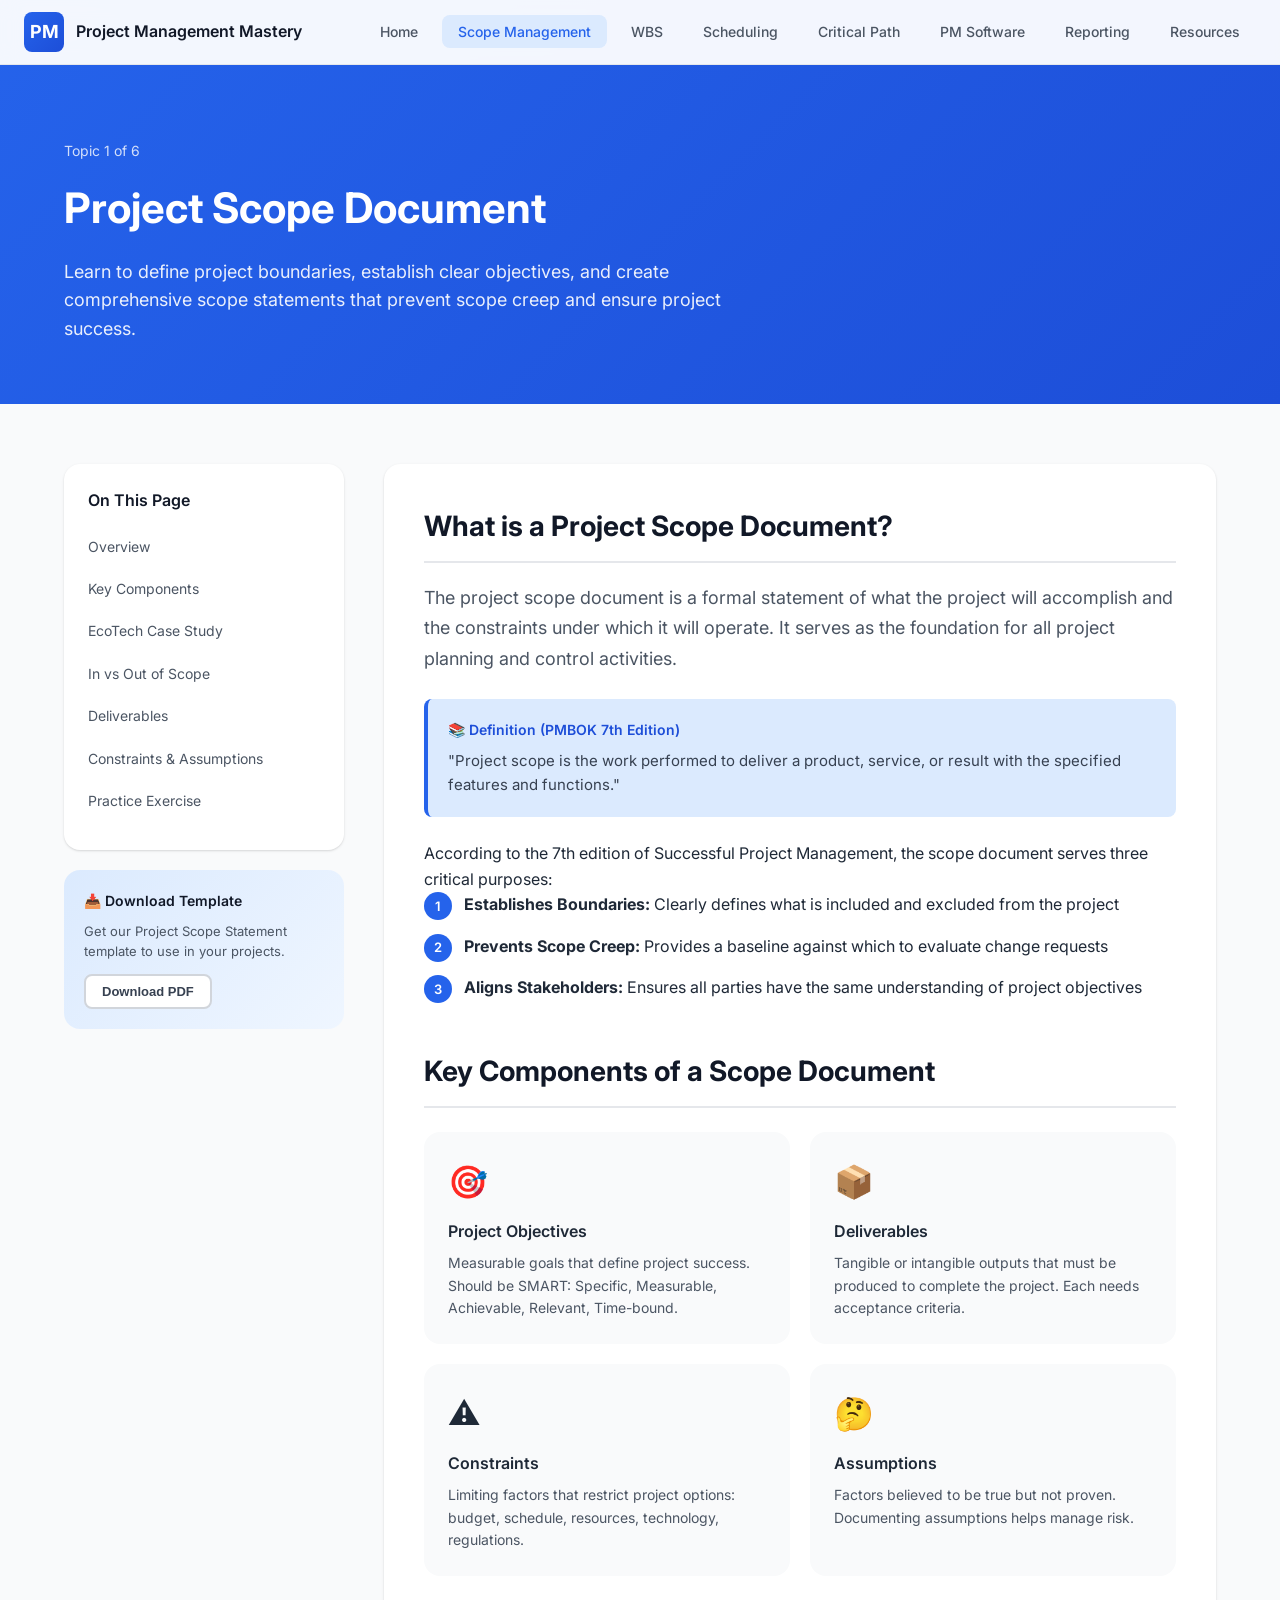
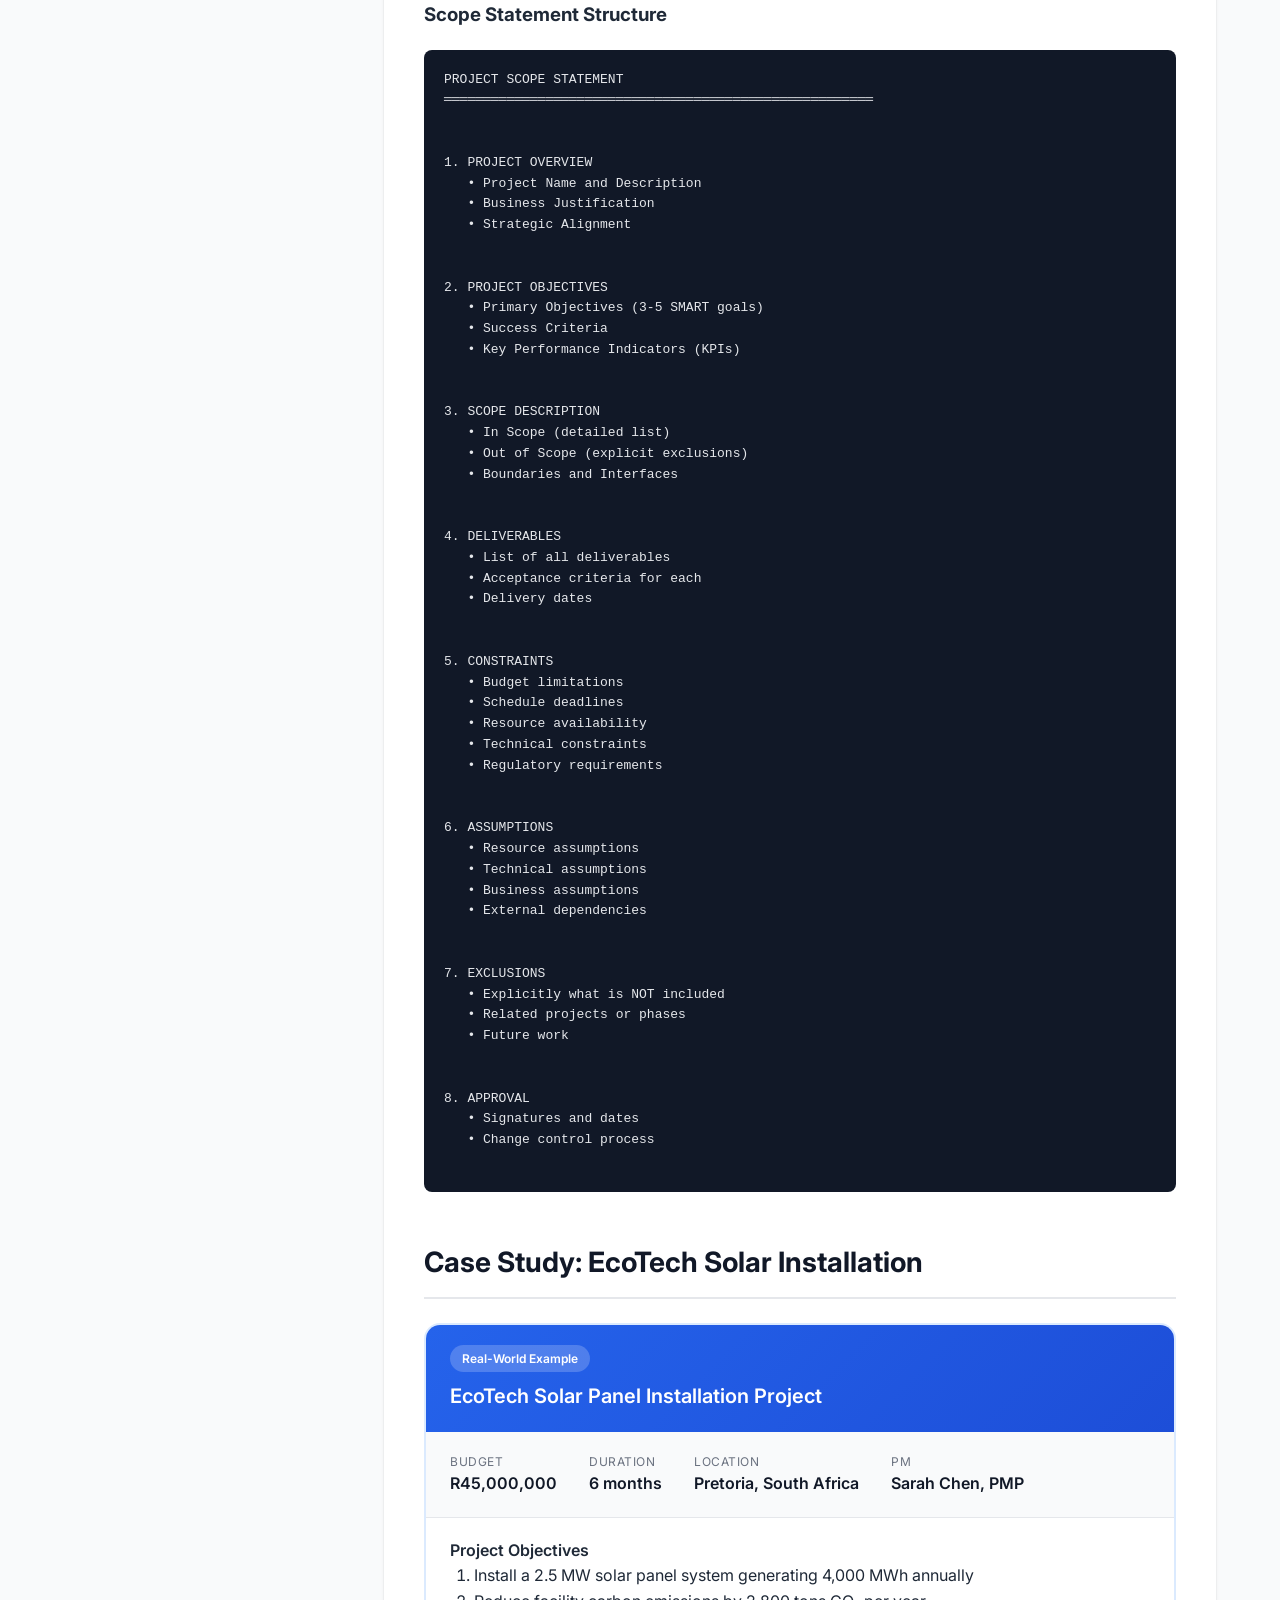
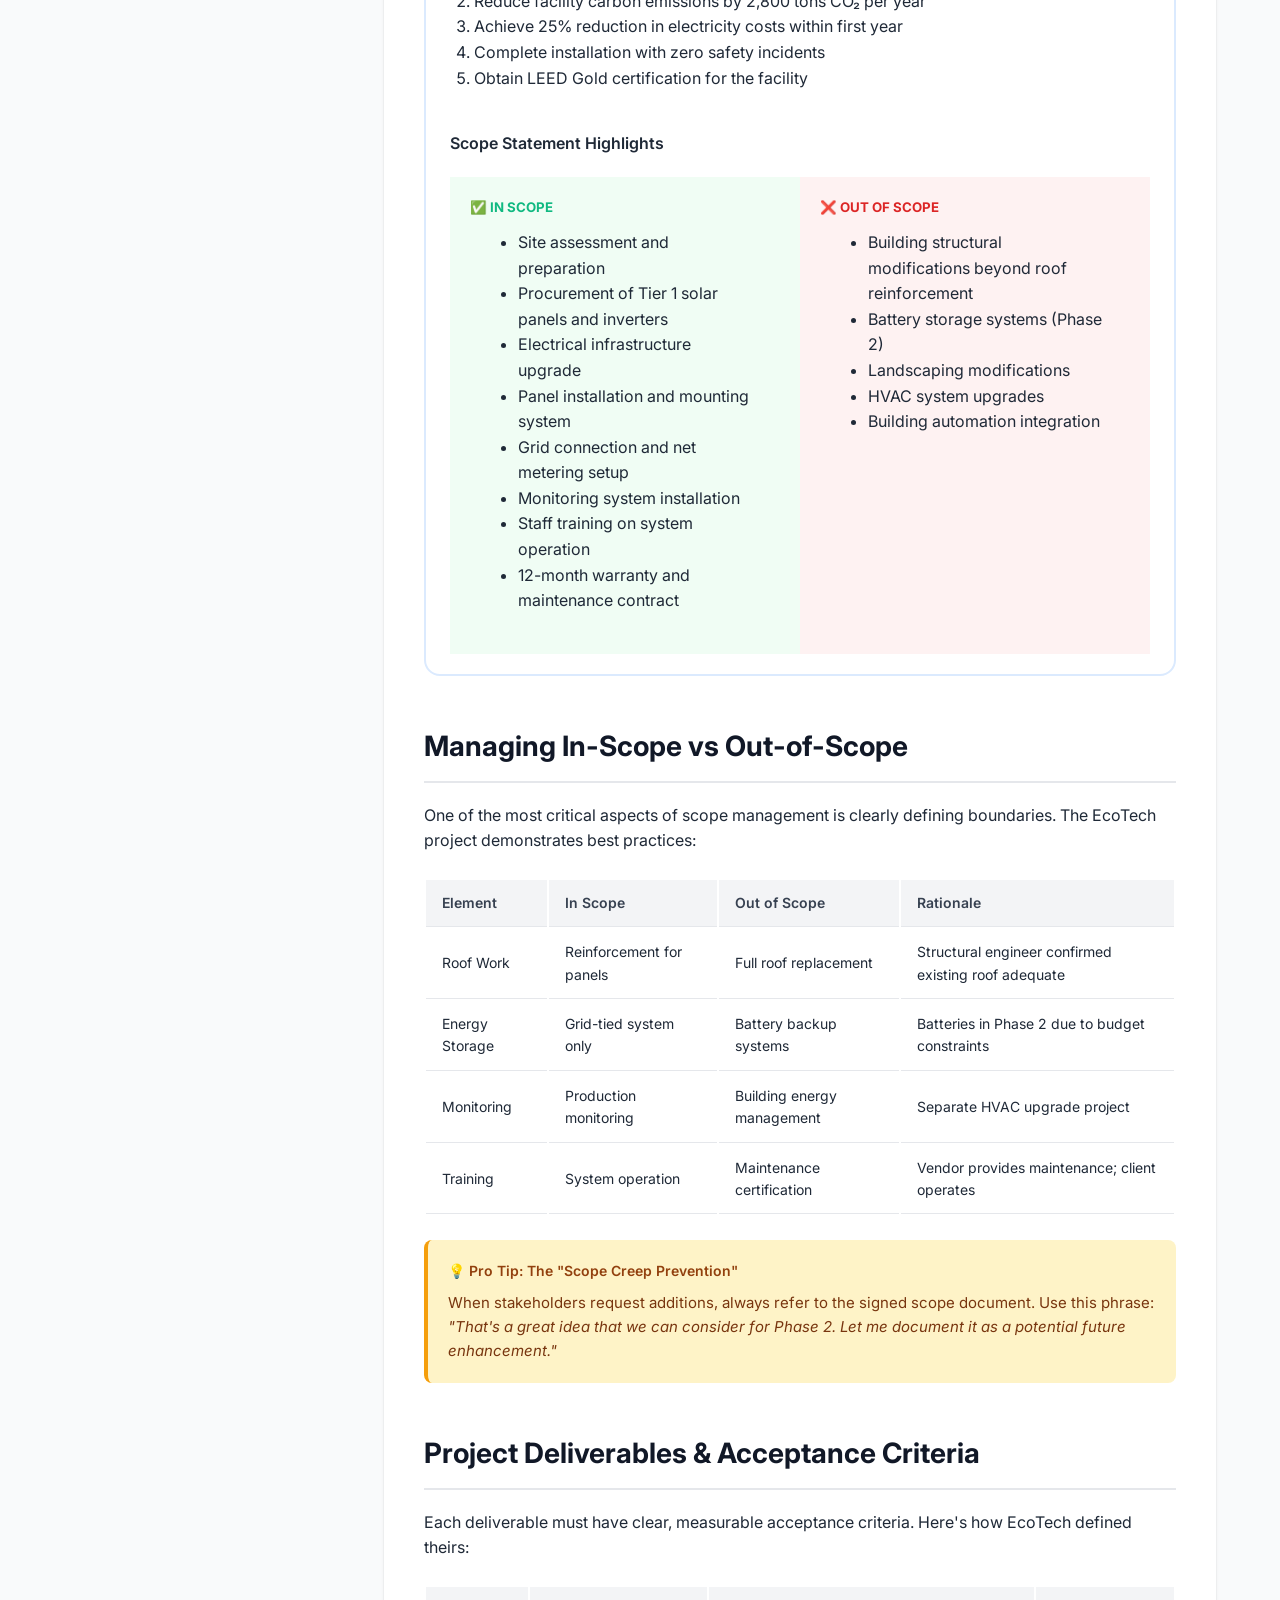
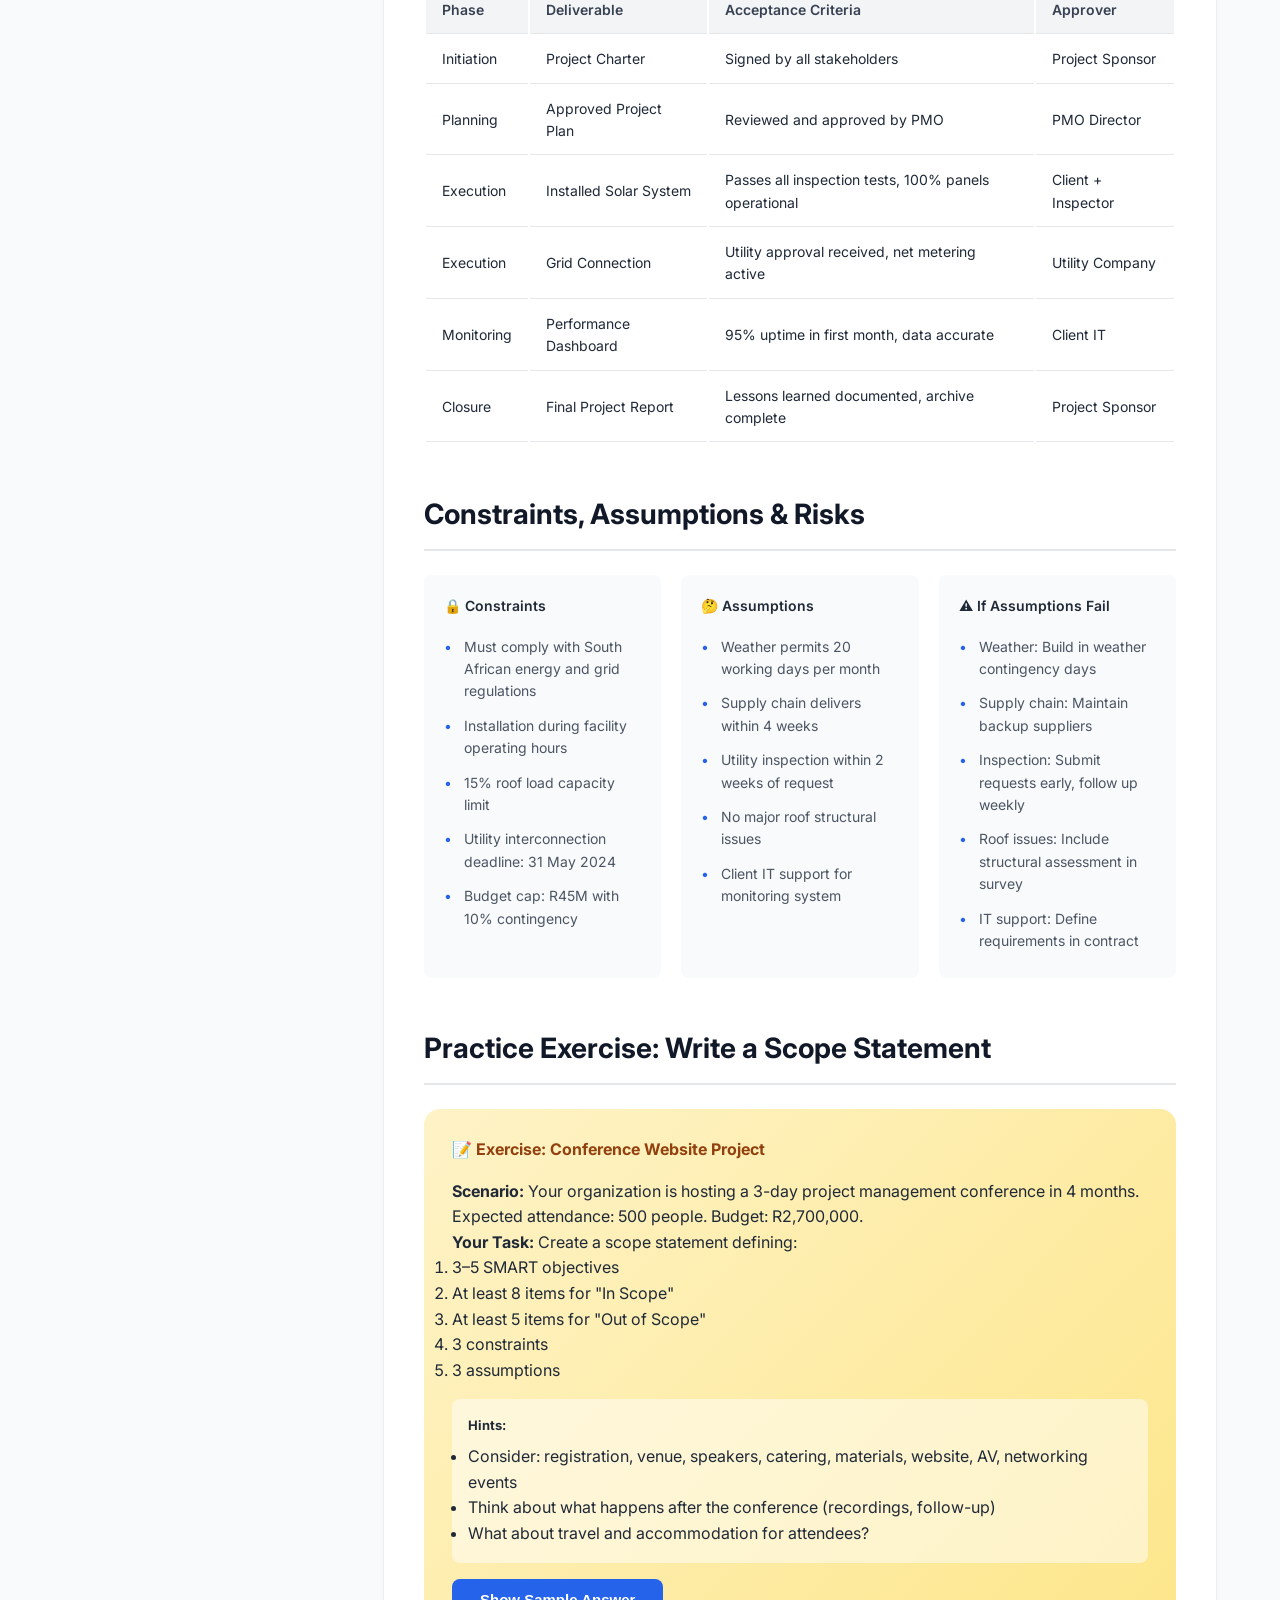
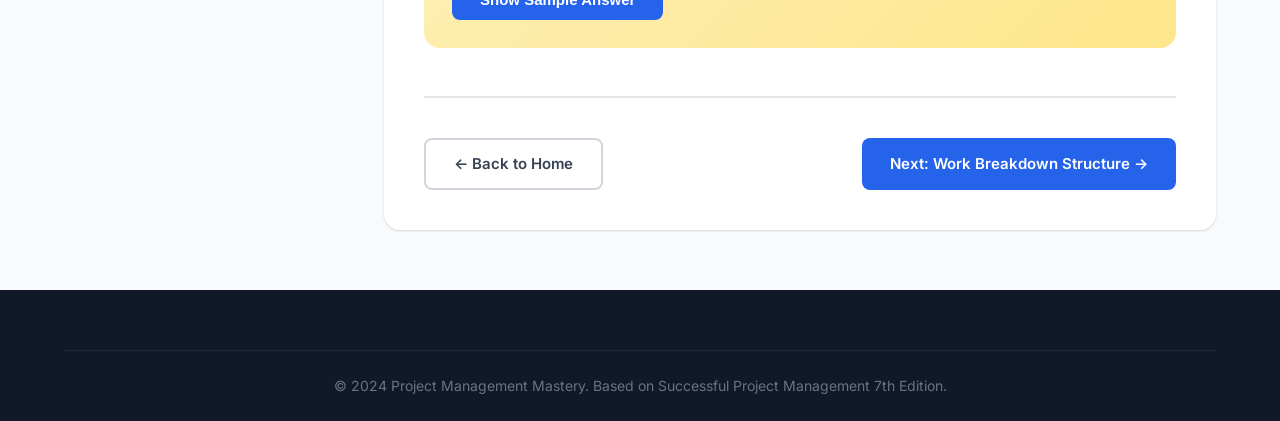
==== commit 6119aa8e: "Update scope.html" ====
--- a/scope.html
+++ b/scope.html
@@ -30,6 +30,7 @@
         </div>
     </nav>
 
+
     <header class="page-header">
         <div class="container">
             <span class="breadcrumb">Topic 1 of 6</span>
@@ -37,6 +38,7 @@
             <p class="page-description">Learn to define project boundaries, establish clear objectives, and create comprehensive scope statements that prevent scope creep and ensure project success.</p>
         </div>
     </header>
+
 
     <main class="content-area">
         <div class="container">
@@ -61,6 +63,7 @@
                     </div>
                 </aside>
 
+
                 <article class="main-content">
                     <section id="overview" class="content-section">
                         <h2>What is a Project Scope Document?</h2>
@@ -70,6 +73,7 @@
                             <h4>📚 Definition (PMBOK 7th Edition)</h4>
                             <p>"Project scope is the work performed to deliver a product, service, or result with the specified features and functions."</p>
                         </div>
+
 
                         <p>According to the 7th edition of Successful Project Management, the scope document serves three critical purposes:</p>
                         
@@ -80,6 +84,7 @@
                         </ol>
                     </section>
 
+
                     <section id="components" class="content-section">
                         <h2>Key Components of a Scope Document</h2>
                         
@@ -106,31 +111,37 @@
                             </div>
                         </div>
 
+
                         <h3>Scope Statement Structure</h3>
                         <div class="code-block">
                             <pre>
 PROJECT SCOPE STATEMENT
 ═══════════════════════════════════════════════════════
 
+
 1. PROJECT OVERVIEW
    • Project Name and Description
    • Business Justification
    • Strategic Alignment
 
+
 2. PROJECT OBJECTIVES
    • Primary Objectives (3-5 SMART goals)
    • Success Criteria
    • Key Performance Indicators (KPIs)
 
+
 3. SCOPE DESCRIPTION
    • In Scope (detailed list)
    • Out of Scope (explicit exclusions)
    • Boundaries and Interfaces
 
+
 4. DELIVERABLES
    • List of all deliverables
    • Acceptance criteria for each
    • Delivery dates
+
 
 5. CONSTRAINTS
    • Budget limitations
@@ -139,23 +150,27 @@
    • Technical constraints
    • Regulatory requirements
 
+
 6. ASSUMPTIONS
    • Resource assumptions
    • Technical assumptions
    • Business assumptions
    • External dependencies
 
+
 7. EXCLUSIONS
    • Explicitly what is NOT included
    • Related projects or phases
    • Future work
 
+
 8. APPROVAL
    • Signatures and dates
    • Change control process
                             </pre>
                         </div>
                     </section>
+
 
                     <section id="casestudy" class="content-section">
                         <h2>Case Study: EcoTech Solar Installation</h2>
@@ -170,7 +185,7 @@
                                 <div class="case-meta">
                                     <div class="meta-item">
                                         <span class="meta-label">Budget</span>
-                                        <span class="meta-value">$2,500,000</span>
+                                        <span class="meta-value">R45,000,000</span>
                                     </div>
                                     <div class="meta-item">
                                         <span class="meta-label">Duration</span>
@@ -178,7 +193,7 @@
                                     </div>
                                     <div class="meta-item">
                                         <span class="meta-label">Location</span>
-                                        <span class="meta-value">Phoenix, AZ</span>
+                                        <span class="meta-value">Pretoria, South Africa</span>
                                     </div>
                                     <div class="meta-item">
                                         <span class="meta-label">PM</span>
@@ -186,6 +201,7 @@
                                     </div>
                                 </div>
                             </div>
+
 
                             <h4>Project Objectives</h4>
                             <ol>
@@ -195,6 +211,7 @@
                                 <li>Complete installation with zero safety incidents</li>
                                 <li>Obtain LEED Gold certification for the facility</li>
                             </ol>
+
 
                             <h4>Scope Statement Highlights</h4>
                             <div class="scope-highlight">
@@ -225,10 +242,12 @@
                         </div>
                     </section>
 
+
                     <section id="in-out" class="content-section">
                         <h2>Managing In-Scope vs Out-of-Scope</h2>
                         
                         <p>One of the most critical aspects of scope management is clearly defining boundaries. The EcoTech project demonstrates best practices:</p>
+
 
                         <div class="comparison-table">
                             <table>
@@ -269,16 +288,19 @@
                             </table>
                         </div>
 
+
                         <div class="tip-box">
                             <h4>💡 Pro Tip: The "Scope Creep Prevention"</h4>
                             <p>When stakeholders request additions, always refer to the signed scope document. Use this phrase: <em>"That's a great idea that we can consider for Phase 2. Let me document it as a potential future enhancement."</em></p>
                         </div>
                     </section>
 
+
                     <section id="deliverables" class="content-section">
                         <h2>Project Deliverables & Acceptance Criteria</h2>
                         
                         <p>Each deliverable must have clear, measurable acceptance criteria. Here's how EcoTech defined theirs:</p>
+
 
                         <div class="deliverables-table">
                             <table>
@@ -332,6 +354,7 @@
                         </div>
                     </section>
 
+
                     <section id="constraints" class="content-section">
                         <h2>Constraints, Assumptions & Risks</h2>
                         
@@ -339,11 +362,11 @@
                             <div class="column-box">
                                 <h4>🔒 Constraints</h4>
                                 <ul>
-                                    <li>Must comply with Arizona Corporation Commission regulations</li>
+                                    <li>Must comply with South African energy and grid regulations</li>
                                     <li>Installation during facility operating hours</li>
                                     <li>15% roof load capacity limit</li>
-                                    <li>Utility interconnection deadline: May 31, 2024</li>
-                                    <li>Budget cap: $2.5M with 10% contingency</li>
+                                    <li>Utility interconnection deadline: 31 May 2024</li>
+                                    <li>Budget cap: R45M with 10% contingency</li>
                                 </ul>
                             </div>
                             <div class="column-box">
@@ -369,21 +392,23 @@
                         </div>
                     </section>
 
+
                     <section id="exercise" class="content-section">
                         <h2>Practice Exercise: Write a Scope Statement</h2>
                         
                         <div class="exercise-box">
                             <h4>📝 Exercise: Conference Website Project</h4>
-                            <p><strong>Scenario:</strong> Your organization is hosting a 3-day project management conference in 4 months. Expected attendance: 500 people. Budget: $150,000.</p>
+                            <p><strong>Scenario:</strong> Your organization is hosting a 3-day project management conference in 4 months. Expected attendance: 500 people. Budget: R2,700,000.</p>
                             
                             <p><strong>Your Task:</strong> Create a scope statement defining:</p>
                             <ol>
-                                <li>3-5 SMART objectives</li>
+                                <li>3–5 SMART objectives</li>
                                 <li>At least 8 items for "In Scope"</li>
                                 <li>At least 5 items for "Out of Scope"</li>
                                 <li>3 constraints</li>
                                 <li>3 assumptions</li>
                             </ol>
+
 
                             <div class="exercise-hints">
                                 <h5>Hints:</h5>
@@ -393,6 +418,7 @@
                                     <li>What about travel and accommodation for attendees?</li>
                                 </ul>
                             </div>
+
 
                             <button class="btn btn-primary" onclick="toggleSolution()">Show Sample Answer</button>
                             
@@ -403,8 +429,9 @@
 OBJECTIVES:
 1. Host 500 registered attendees by conference date
 2. Achieve 4.2/5.0 or higher satisfaction rating
-3. Generate $50,000 profit from registration/sponsorships
+3. Generate R900,000 profit from registration/sponsorships
 4. Record all sessions for post-event access
+
 
 IN SCOPE:
 • Venue rental and setup (500 capacity)
@@ -416,6 +443,7 @@
 • Session recording and basic editing
 • Post-event survey and report
 
+
 OUT OF SCOPE:
 • Attendee travel and accommodation booking
 • Childcare services
@@ -428,6 +456,7 @@
                         </div>
                     </section>
 
+
                     <div class="navigation-buttons">
                         <a href="index.html" class="btn btn-secondary">← Back to Home</a>
                         <a href="wbs.html" class="btn btn-primary">Next: Work Breakdown Structure →</a>
@@ -437,6 +466,7 @@
         </div>
     </main>
 
+
     <footer class="footer">
         <div class="container">
             <div class="footer-bottom">
@@ -444,6 +474,7 @@
             </div>
         </div>
     </footer>
+
 
     <script src="script.js"></script>
     <script>
@@ -453,4 +484,4 @@
         }
     </script>
 </body>
-</html>+</html>
